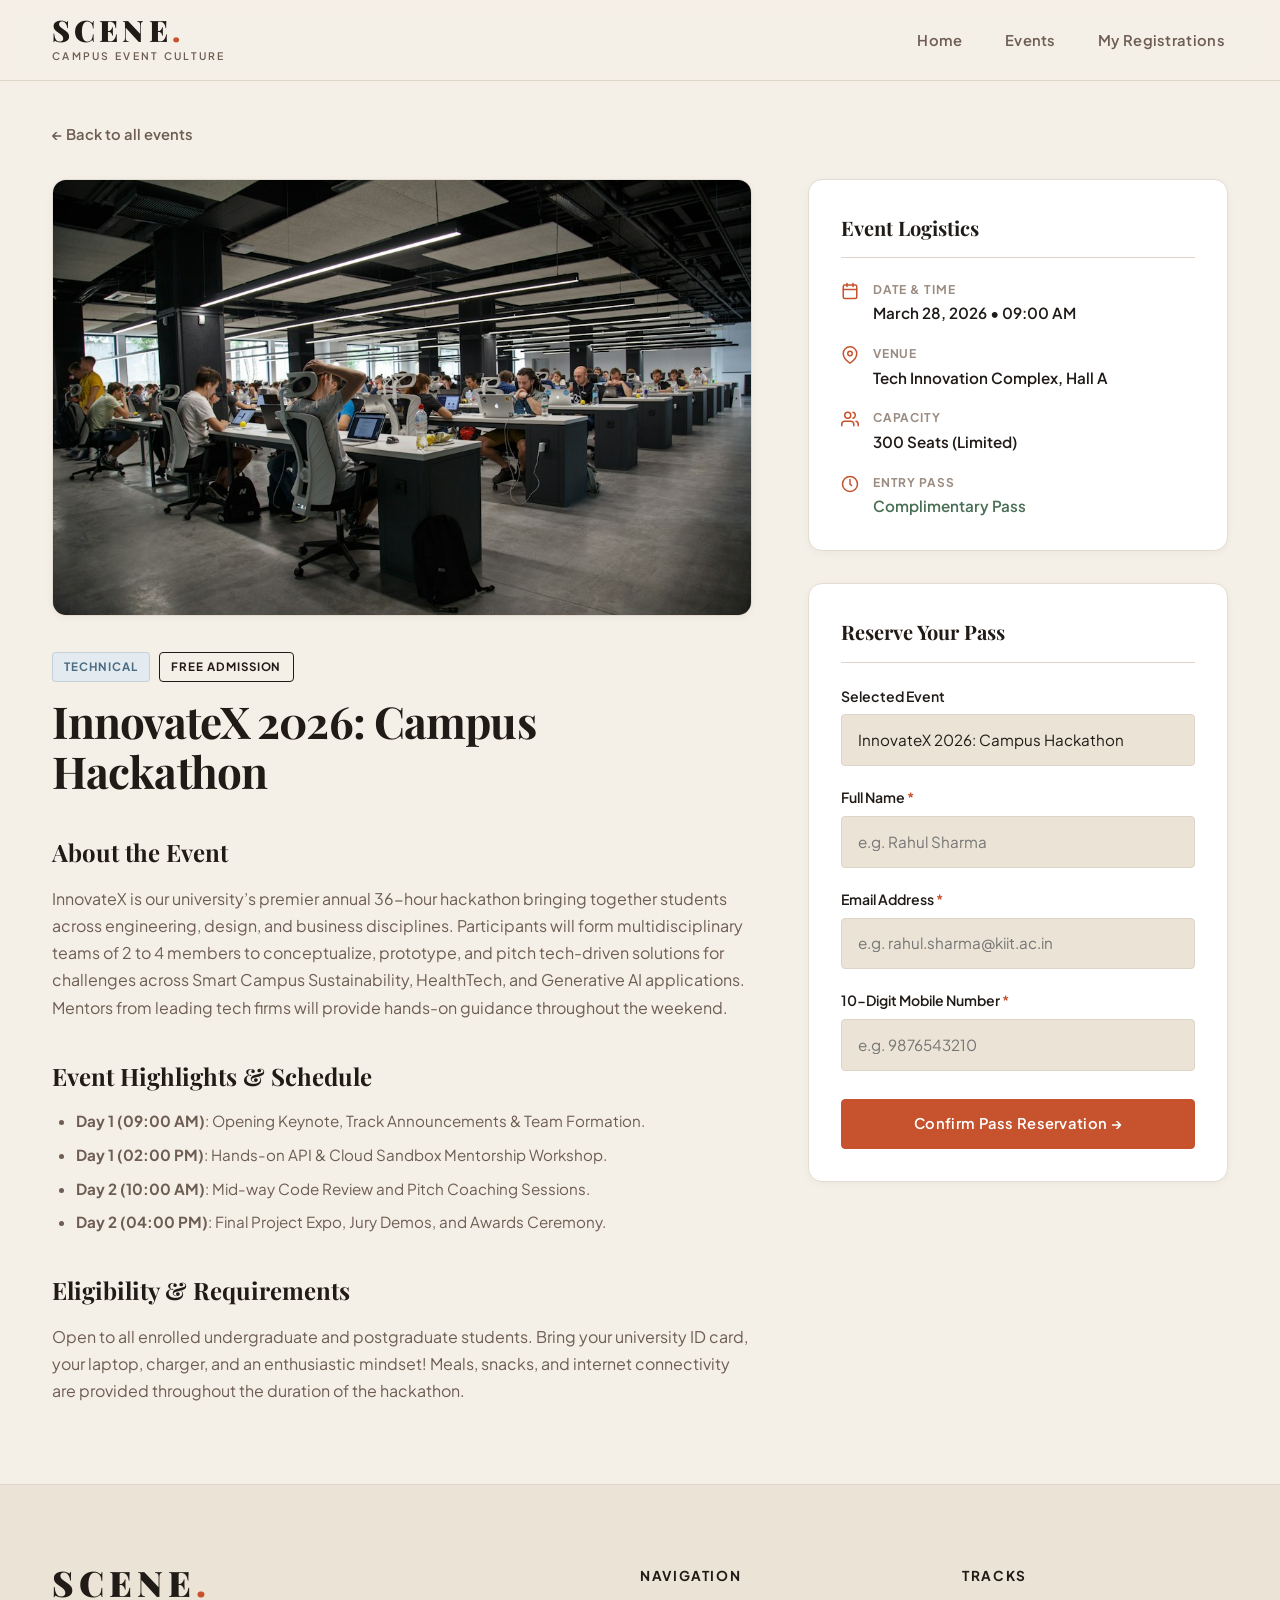
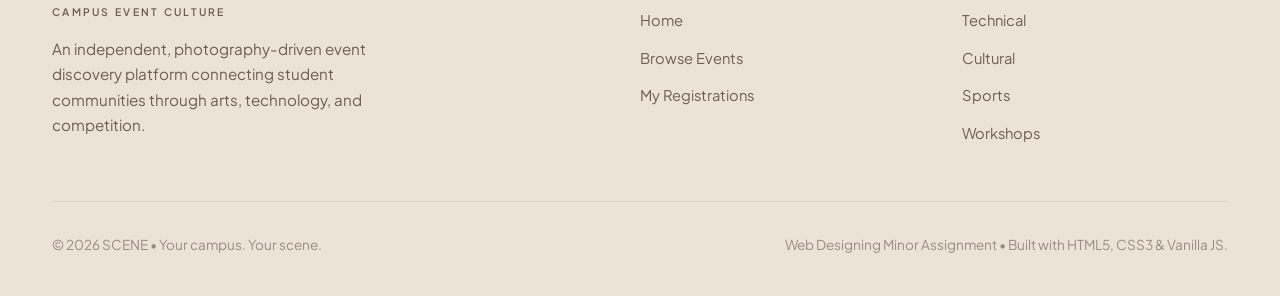
==== event-details.html @ 6bf2f8dc "Initial commit" ====
<!DOCTYPE html>
<html lang="en">
<head>
  <meta charset="UTF-8">
  <meta name="viewport" content="width=device-width, initial-scale=1.0">
  <title>InnovateX 2026: Campus Hackathon &mdash; SCENE</title>
  <meta name="description" content="View full event schedule, venue directions, and reserve passes for InnovateX 2026 on SCENE.">
  <link rel="stylesheet" href="css/style.css">
</head>
<body>
  <!-- Accessibility Skip Link -->
  <a href="#main-content" class="skip-link">Skip to main content</a>

  <!-- Minimal Editorial Site Header -->
  <header class="site-header">
    <div class="container nav-container">
      <a href="index.html" class="brand-wordmark" aria-label="SCENE Homepage">
        <span class="brand-title">SCENE<span class="brand-dot">.</span></span>
        <span class="brand-tagline">Campus Event Culture</span>
      </a>

      <!-- Navigation Links -->
      <nav aria-label="Main Navigation">
        <ul class="nav-links" id="primary-navigation">
          <li><a href="index.html" class="nav-link">Home</a></li>
          <li><a href="events.html" class="nav-link">Events</a></li>
          <li><a href="registrations.html" class="nav-link">My Registrations</a></li>
        </ul>
      </nav>

      <!-- Mobile Navigation Toggle -->
      <button class="mobile-nav-toggle" aria-controls="primary-navigation" aria-expanded="false" aria-label="Toggle navigation menu">
        <svg width="22" height="22" viewBox="0 0 24 24" fill="none" stroke="currentColor" stroke-width="2" stroke-linecap="round" stroke-linejoin="round" aria-hidden="true">
          <line x1="3" y1="12" x2="21" y2="12"></line>
          <line x1="3" y1="6" x2="21" y2="6"></line>
          <line x1="3" y1="18" x2="21" y2="18"></line>
        </svg>
      </button>
    </div>
  </header>

  <!-- Main Content Area -->
  <main id="main-content" class="main-content">
    <div class="container">
      <div style="padding-top: 2.5rem;">
        <a href="events.html" class="back-link">&larr; Back to all events</a>
      </div>

      <div class="detail-layout-grid" id="event-detail-container">
        <!-- Event Overview & Highlights -->
        <article class="detail-article">
          <div class="detail-img-box">
            <img id="detail-image"
                 src="assets/images/event-hackathon.jpg"
                 alt="InnovateX 2026 Campus Hackathon"
                 class="detail-img"
                 data-fallback="assets/images/placeholder.svg">
          </div>

          <div>
            <div style="display: flex; gap: 0.6rem; align-items: center; margin-bottom: 0.85rem;">
              <span id="detail-category-badge" class="badge badge-tech">Technical</span>
              <span class="badge badge-outline">Free Admission</span>
            </div>
            <h1 id="detail-title" class="section-title" style="text-align: left; font-size: clamp(2rem, 3.5vw, 2.75rem);">
              InnovateX 2026: Campus Hackathon
            </h1>
          </div>

          <section>
            <h2 class="detail-section-title">About the Event</h2>
            <p id="detail-desc" class="detail-text">
              InnovateX is our university’s premier annual 36-hour hackathon bringing together students across engineering, design, and business disciplines. Participants will form multidisciplinary teams of 2 to 4 members to conceptualize, prototype, and pitch tech-driven solutions for challenges across Smart Campus Sustainability, HealthTech, and Generative AI applications. Mentors from leading tech firms will provide hands-on guidance throughout the weekend.
            </p>
          </section>

          <section>
            <h2 class="detail-section-title">Event Highlights &amp; Schedule</h2>
            <ul style="list-style: disc; margin-left: 1.5rem; color: var(--text-muted); display: flex; flex-direction: column; gap: 0.6rem; font-size: 0.95rem;">
              <li><strong>Day 1 (09:00 AM)</strong>: Opening Keynote, Track Announcements &amp; Team Formation.</li>
              <li><strong>Day 1 (02:00 PM)</strong>: Hands-on API &amp; Cloud Sandbox Mentorship Workshop.</li>
              <li><strong>Day 2 (10:00 AM)</strong>: Mid-way Code Review and Pitch Coaching Sessions.</li>
              <li><strong>Day 2 (04:00 PM)</strong>: Final Project Expo, Jury Demos, and Awards Ceremony.</li>
            </ul>
          </section>

          <section>
            <h2 class="detail-section-title">Eligibility &amp; Requirements</h2>
            <p class="detail-text">
              Open to all enrolled undergraduate and postgraduate students. Bring your university ID card, your laptop, charger, and an enthusiastic mindset! Meals, snacks, and internet connectivity are provided throughout the duration of the hackathon.
            </p>
          </section>
        </article>

        <!-- Sidebar: Event Logistics & Registration Form Shell -->
        <aside class="detail-sidebar">
          <!-- Logistics Summary Card -->
          <div class="sidebar-card">
            <h3 class="sidebar-card-title">Event Logistics</h3>
            
            <div class="sidebar-info-row">
              <svg class="sidebar-info-icon" width="18" height="18" viewBox="0 0 24 24" fill="none" stroke="currentColor" stroke-width="2" stroke-linecap="round" stroke-linejoin="round" aria-hidden="true">
                <rect x="3" y="4" width="18" height="18" rx="2" ry="2"></rect>
                <line x1="16" y1="2" x2="16" y2="6"></line>
                <line x1="8" y1="2" x2="8" y2="6"></line>
                <line x1="3" y1="10" x2="21" y2="10"></line>
              </svg>
              <div>
                <div class="sidebar-info-label">Date &amp; Time</div>
                <div id="detail-date" class="sidebar-info-val">March 28, 2026 &bull; 09:00 AM</div>
              </div>
            </div>

            <div class="sidebar-info-row">
              <svg class="sidebar-info-icon" width="18" height="18" viewBox="0 0 24 24" fill="none" stroke="currentColor" stroke-width="2" stroke-linecap="round" stroke-linejoin="round" aria-hidden="true">
                <path d="M21 10c0 7-9 13-9 13s-9-6-9-13a9 9 0 0 1 18 0z"></path>
                <circle cx="12" cy="10" r="3"></circle>
              </svg>
              <div>
                <div class="sidebar-info-label">Venue</div>
                <div id="detail-venue" class="sidebar-info-val">Tech Innovation Complex, Hall A</div>
              </div>
            </div>

            <div class="sidebar-info-row">
              <svg class="sidebar-info-icon" width="18" height="18" viewBox="0 0 24 24" fill="none" stroke="currentColor" stroke-width="2" stroke-linecap="round" stroke-linejoin="round" aria-hidden="true">
                <path d="M17 21v-2a4 4 0 0 0-4-4H5a4 4 0 0 0-4 4v2"></path>
                <circle cx="9" cy="7" r="4"></circle>
                <path d="M23 21v-2a4 4 0 0 0-3-3.87"></path>
                <path d="M16 3.13a4 4 0 0 1 0 7.75"></path>
              </svg>
              <div>
                <div class="sidebar-info-label">Capacity</div>
                <div class="sidebar-info-val">300 Seats (Limited)</div>
              </div>
            </div>

            <div class="sidebar-info-row" style="margin-bottom: 0;">
              <svg class="sidebar-info-icon" width="18" height="18" viewBox="0 0 24 24" fill="none" stroke="currentColor" stroke-width="2" stroke-linecap="round" stroke-linejoin="round" aria-hidden="true">
                <circle cx="12" cy="12" r="10"></circle>
                <polyline points="12 6 12 12 14 14"></polyline>
              </svg>
              <div>
                <div class="sidebar-info-label">Entry Pass</div>
                <div class="sidebar-info-val" style="color: var(--cat-sports);">Complimentary Pass</div>
              </div>
            </div>
          </div>

          <!-- Static Registration Form Shell -->
          <div class="form-card" id="registration-section">
            <h3 class="sidebar-card-title">Reserve Your Pass</h3>
            
            <form id="event-registration-form" novalidate>
              <div class="form-group">
                <label for="reg-event-name" class="form-label">Selected Event</label>
                <input type="text" id="reg-event-name" class="form-control" value="InnovateX 2026: Campus Hackathon" readonly>
              </div>

              <div class="form-group">
                <label for="reg-name" class="form-label">Full Name <span class="required">*</span></label>
                <input type="text" id="reg-name" name="name" class="form-control" placeholder="e.g. Rahul Sharma" required>
                <span class="field-error" id="name-error">Please enter your full name (at least 2 characters).</span>
              </div>

              <div class="form-group">
                <label for="reg-email" class="form-label">Email Address <span class="required">*</span></label>
                <input type="email" id="reg-email" name="email" class="form-control" placeholder="e.g. rahul.sharma@kiit.ac.in" required>
                <span class="field-error" id="email-error">Please enter a valid email address.</span>
              </div>

              <div class="form-group">
                <label for="reg-phone" class="form-label">10-Digit Mobile Number <span class="required">*</span></label>
                <input type="tel" id="reg-phone" name="phone" class="form-control" placeholder="e.g. 9876543210" pattern="[6-9][0-9]{9}" required>
                <span class="field-error" id="phone-error">Please enter a valid 10-digit Indian mobile number.</span>
              </div>

              <button type="submit" class="btn btn-primary" style="width: 100%; margin-top: 0.5rem;">
                Confirm Pass Reservation &rarr;
              </button>
            </form>
          </div>
        </aside>
      </div>
    </div>
  </main>

  <!-- Minimal Editorial Site Footer -->
  <footer class="site-footer">
    <div class="container">
      <div class="footer-grid">
        <div class="footer-brand">
          <div class="brand-wordmark">
            <span class="brand-title">SCENE<span class="brand-dot">.</span></span>
            <span class="brand-tagline">Campus Event Culture</span>
          </div>
          <p class="footer-desc">
            An independent, photography-driven event discovery platform connecting student communities through arts, technology, and competition.
          </p>
        </div>

        <div class="footer-col">
          <h4>Navigation</h4>
          <ul class="footer-links">
            <li><a href="index.html">Home</a></li>
            <li><a href="events.html">Browse Events</a></li>
            <li><a href="registrations.html">My Registrations</a></li>
          </ul>
        </div>

        <div class="footer-col">
          <h4>Tracks</h4>
          <ul class="footer-links">
            <li><a href="events.html?category=Technical">Technical</a></li>
            <li><a href="events.html?category=Cultural">Cultural</a></li>
            <li><a href="events.html?category=Sports">Sports</a></li>
            <li><a href="events.html?category=Workshop">Workshops</a></li>
          </ul>
        </div>
      </div>

      <div class="footer-bottom">
        <p>&copy; 2026 SCENE &bull; Your campus. Your scene.</p>
        <p>Web Designing Minor Assignment &bull; Built with HTML5, CSS3 &amp; Vanilla JS.</p>
      </div>
    </div>
  </footer>

  <script src="js/main.js"></script>
</body>
</html>
---- css/style.css ----
/* ==========================================================================
   SCENE - Design System & Global Stylesheet
   Direction: Editorial • Nostalgic • Contemporary • Photography-driven
   Palette: Warm Ivory (#F5F0E7), Deep Espresso (#211B18), Burnt Orange (#C6532D)
   Typography: Playfair Display (Serif) + Plus Jakarta Sans (Sans-serif)
   ========================================================================== */

@import url('https://fonts.googleapis.com/css2?family=Playfair+Display:ital,wght@0,400;0,600;0,700;0,900;1,400;1,600&family=Plus+Jakarta+Sans:wght@400;500;600;700&family=JetBrains+Mono:wght@500;600&display=swap');

:root {
  /* Color Palette */
  --bg-main: #F5F0E7;
  --bg-surface: #EAE3D6;
  --bg-surface-alt: #E2DAC9;
  --bg-card: #FFFFFF;
  --bg-dark: #211B18;

  --text-main: #211B18;
  --text-muted: #6E5D53;
  --text-dim: #9B8C82;
  --text-inverse: #F5F0E7;

  --primary: #C6532D;
  --primary-hover: #A84220;
  --primary-subtle: rgba(198, 83, 45, 0.1);
  --accent-blue: #7E97A6;
  --accent-blue-subtle: rgba(126, 151, 166, 0.15);

  --border-subtle: #DDD5C7;
  --border-strong: #211B18;
  --border-card: #E4DCD0;

  /* Category Tones */
  --cat-tech: #4A6B82;
  --cat-tech-bg: #E3EBF0;
  --cat-cultural: #C6532D;
  --cat-cultural-bg: #F9EBE6;
  --cat-sports: #486E53;
  --cat-sports-bg: #E4EFE7;
  --cat-workshop: #966738;
  --cat-workshop-bg: #F5EDE4;

  /* Typography */
  --font-serif: 'Playfair Display', Georgia, Cambria, 'Times New Roman', serif;
  --font-sans: 'Plus Jakarta Sans', -apple-system, BlinkMacSystemFont, 'Segoe UI', Roboto, sans-serif;
  --font-mono: 'JetBrains Mono', 'Fira Code', monospace;

  /* Tactile Sizing & Radius */
  --radius-sm: 4px;
  --radius-md: 8px;
  --radius-lg: 14px;
  --radius-full: 9999px;

  --shadow-subtle: 0 2px 8px rgba(33, 27, 24, 0.04);
  --shadow-card: 0 4px 16px rgba(33, 27, 24, 0.06);
  --shadow-hover: 0 12px 28px rgba(33, 27, 24, 0.12);

  --transition-fast: 180ms ease;
  --transition-normal: 260ms ease;
  --container-max: 1240px;
}

/* Base Reset */
*, *::before, *::after {
  box-sizing: border-box;
  margin: 0;
  padding: 0;
}

html {
  font-family: var(--font-sans);
  background-color: var(--bg-main);
  color: var(--text-main);
  scroll-behavior: smooth;
  line-height: 1.6;
}

body {
  background-color: var(--bg-main);
  color: var(--text-main);
  min-height: 100vh;
  display: flex;
  flex-direction: column;
  -webkit-font-smoothing: antialiased;
}

img {
  display: block;
  max-width: 100%;
}

svg {
  display: block;
  flex-shrink: 0;
}

/* Strictly Constrained SVG Icon Sizing */
.search-icon {
  width: 18px;
  height: 18px;
  min-width: 18px;
  min-height: 18px;
  max-width: 18px;
  max-height: 18px;
  position: absolute;
  left: 1.1rem;
  top: 50%;
  transform: translateY(-50%);
  color: var(--text-dim);
  pointer-events: none;
}

.event-meta-icon {
  width: 16px;
  height: 16px;
  min-width: 16px;
  min-height: 16px;
  max-width: 16px;
  max-height: 16px;
  color: var(--primary);
}

.sidebar-info-icon {
  width: 18px;
  height: 18px;
  min-width: 18px;
  min-height: 18px;
  max-width: 18px;
  max-height: 18px;
  color: var(--primary);
  margin-top: 2px;
}

a {
  color: inherit;
  text-decoration: none;
  transition: color var(--transition-fast), opacity var(--transition-fast);
}

button, input, select, textarea {
  font: inherit;
  color: inherit;
}

/* Accessibility */
:focus-visible {
  outline: 2px solid var(--primary);
  outline-offset: 3px;
}

.skip-link {
  position: absolute;
  top: -100px;
  left: 1.5rem;
  background: var(--text-main);
  color: var(--bg-main);
  padding: 0.6rem 1.2rem;
  z-index: 1000;
  border-radius: var(--radius-sm);
  font-weight: 600;
  font-size: 0.9rem;
  transition: top var(--transition-fast);
}

.skip-link:focus {
  top: 1.5rem;
}

/* Layout Utilities */
.container {
  width: 100%;
  max-width: var(--container-max);
  margin-left: auto;
  margin-right: auto;
  padding-left: 2rem;
  padding-right: 2rem;
}

.main-content {
  flex: 1 0 auto;
}

.section {
  padding: 5.5rem 0;
}

.section-alt {
  background-color: var(--bg-surface);
  border-top: 1px solid var(--border-subtle);
  border-bottom: 1px solid var(--border-subtle);
}

.section-header {
  margin-bottom: 3rem;
}

.section-header-center {
  text-align: center;
}

.section-eyebrow {
  display: inline-block;
  font-family: var(--font-sans);
  font-size: 0.75rem;
  font-weight: 700;
  text-transform: uppercase;
  letter-spacing: 0.15em;
  color: var(--primary);
  margin-bottom: 0.75rem;
}

.section-title {
  font-family: var(--font-serif);
  font-size: clamp(2rem, 3.5vw, 3rem);
  font-weight: 700;
  line-height: 1.15;
  letter-spacing: -0.02em;
  color: var(--text-main);
}

.section-subtitle {
  color: var(--text-muted);
  font-size: 1.05rem;
  max-width: 620px;
  margin-top: 0.75rem;
  line-height: 1.6;
}

/* ==========================================================================
   Header & Navigation
   ========================================================================== */
.site-header {
  position: sticky;
  top: 0;
  z-index: 100;
  background: rgba(245, 240, 231, 0.94);
  backdrop-filter: blur(10px);
  border-bottom: 1px solid var(--border-subtle);
}

.nav-container {
  display: flex;
  align-items: center;
  justify-content: space-between;
  height: 5rem;
}

/* Typographic SCENE Wordmark */
.brand-wordmark {
  display: flex;
  flex-direction: column;
}

.brand-title {
  font-family: var(--font-serif);
  font-size: 1.85rem;
  font-weight: 900;
  letter-spacing: 0.14em;
  color: var(--text-main);
  line-height: 1;
}

.brand-dot {
  color: var(--primary);
}

.brand-tagline {
  font-family: var(--font-sans);
  font-size: 0.65rem;
  font-weight: 600;
  letter-spacing: 0.22em;
  text-transform: uppercase;
  color: var(--text-muted);
  margin-top: 0.2rem;
}

.nav-links {
  display: flex;
  align-items: center;
  gap: 2.25rem;
  list-style: none;
}

.nav-link {
  font-family: var(--font-sans);
  font-size: 0.92rem;
  font-weight: 600;
  color: var(--text-muted);
  padding: 0.5rem 0.2rem;
  position: relative;
  letter-spacing: 0.02em;
}

.nav-link:hover {
  color: var(--text-main);
}

.nav-link.active {
  color: var(--text-main);
}

.nav-link.active::after {
  content: '';
  position: absolute;
  bottom: -4px;
  left: 0;
  right: 0;
  height: 2px;
  background-color: var(--primary);
}

.nav-actions {
  display: flex;
  align-items: center;
  gap: 1rem;
}

.mobile-nav-toggle {
  display: none;
  background: transparent;
  border: 1px solid var(--border-subtle);
  color: var(--text-main);
  padding: 0.5rem;
  border-radius: var(--radius-sm);
  cursor: pointer;
}

.mobile-nav-toggle:hover {
  background: var(--bg-surface);
}

/* ==========================================================================
   Buttons & Badges
   ========================================================================== */
.btn {
  display: inline-flex;
  align-items: center;
  justify-content: center;
  gap: 0.6rem;
  font-family: var(--font-sans);
  font-weight: 600;
  font-size: 0.92rem;
  padding: 0.75rem 1.6rem;
  border-radius: var(--radius-sm);
  border: 1px solid transparent;
  cursor: pointer;
  transition: all var(--transition-fast);
  letter-spacing: 0.02em;
  white-space: nowrap;
}

.btn-primary {
  background-color: var(--primary);
  color: #FFFFFF;
  border-color: var(--primary);
}

.btn-primary:hover {
  background-color: var(--primary-hover);
  border-color: var(--primary-hover);
  transform: translateY(-1px);
}

.btn-outline {
  background-color: transparent;
  color: var(--text-main);
  border: 1px solid var(--border-strong);
}

.btn-outline:hover {
  background-color: var(--text-main);
  color: var(--bg-main);
  transform: translateY(-1px);
}

.btn-subtle {
  background-color: var(--bg-surface);
  color: var(--text-main);
  border: 1px solid var(--border-subtle);
}

.btn-subtle:hover {
  background-color: #DDD4C3;
}

.btn-sm {
  padding: 0.45rem 0.95rem;
  font-size: 0.82rem;
}

.btn-lg {
  padding: 0.95rem 2.2rem;
  font-size: 1.05rem;
}

.badge {
  display: inline-flex;
  align-items: center;
  gap: 0.35rem;
  font-family: var(--font-sans);
  font-size: 0.72rem;
  font-weight: 700;
  text-transform: uppercase;
  letter-spacing: 0.08em;
  padding: 0.3rem 0.7rem;
  border-radius: var(--radius-sm);
  border: 1px solid transparent;
}

.badge-tech {
  background-color: var(--cat-tech-bg);
  color: var(--cat-tech);
  border-color: rgba(74, 107, 130, 0.2);
}

.badge-cultural {
  background-color: var(--cat-cultural-bg);
  color: var(--cat-cultural);
  border-color: rgba(198, 83, 45, 0.2);
}

.badge-sports {
  background-color: var(--cat-sports-bg);
  color: var(--cat-sports);
  border-color: rgba(72, 110, 83, 0.2);
}

.badge-workshop {
  background-color: var(--cat-workshop-bg);
  color: var(--cat-workshop);
  border-color: rgba(150, 103, 56, 0.2);
}

.badge-outline {
  background-color: transparent;
  border-color: var(--border-strong);
  color: var(--text-main);
}

/* ==========================================================================
   Editorial Hero Section (Asymmetrical + Photography Composition)
   ========================================================================== */
.hero-scene {
  padding: 4.5rem 0 5rem;
  position: relative;
  overflow: hidden;
}

.hero-grid {
  display: grid;
  grid-template-columns: 1.1fr 0.9fr;
  gap: 4rem;
  align-items: center;
}

.hero-editorial-left {
  display: flex;
  flex-direction: column;
  align-items: flex-start;
}

.hero-headline {
  font-family: var(--font-serif);
  font-size: clamp(2.75rem, 5.5vw, 4.5rem);
  font-weight: 900;
  line-height: 1.05;
  letter-spacing: -0.03em;
  color: var(--text-main);
  margin-bottom: 1.5rem;
}

.serif-italic {
  font-style: italic;
  font-weight: 400;
  color: var(--primary);
}

.hero-narrative {
  font-size: 1.15rem;
  line-height: 1.65;
  color: var(--text-muted);
  max-width: 520px;
  margin-bottom: 2.25rem;
}

.hero-button-row {
  display: flex;
  align-items: center;
  gap: 1.25rem;
  margin-bottom: 2.5rem;
  flex-wrap: wrap;
}

.hero-footnote {
  display: flex;
  align-items: center;
  gap: 0.75rem;
  font-size: 0.85rem;
  color: var(--text-dim);
  font-family: var(--font-sans);
  border-top: 1px solid var(--border-subtle);
  padding-top: 1.5rem;
  width: 100%;
}

.hero-bullet {
  width: 6px;
  height: 6px;
  border-radius: var(--radius-full);
  background-color: var(--primary);
}

/* Asymmetrical Overlapping Photo Composition */
.hero-photo-composition {
  position: relative;
  width: 100%;
  min-height: 480px;
  display: flex;
  align-items: center;
  justify-content: center;
}

.photo-frame-primary {
  position: relative;
  width: 82%;
  aspect-ratio: 4 / 5;
  border-radius: var(--radius-md);
  overflow: hidden;
  border: 1px solid var(--border-subtle);
  box-shadow: var(--shadow-card);
  z-index: 1;
}

.photo-frame-primary img {
  width: 100%;
  height: 100%;
  object-fit: cover;
}

.photo-frame-primary-caption {
  position: absolute;
  bottom: 0;
  left: 0;
  right: 0;
  background: linear-gradient(to top, rgba(33, 27, 24, 0.85), transparent);
  color: #FFFFFF;
  padding: 1.5rem 1.25rem 1rem;
  font-size: 0.85rem;
  font-family: var(--font-sans);
}

.photo-frame-primary-caption strong {
  display: block;
  font-family: var(--font-serif);
  font-size: 1.1rem;
  margin-bottom: 0.2rem;
}

.photo-frame-secondary {
  position: absolute;
  top: -1.5rem;
  right: -1rem;
  width: 52%;
  aspect-ratio: 1 / 1;
  border-radius: var(--radius-md);
  overflow: hidden;
  border: 4px solid var(--bg-main);
  box-shadow: var(--shadow-hover);
  z-index: 2;
  transform: rotate(3deg);
  transition: transform var(--transition-normal);
}

.photo-frame-secondary:hover {
  transform: rotate(0deg) scale(1.02);
}

.photo-frame-secondary img {
  width: 100%;
  height: 100%;
  object-fit: cover;
}

.hero-stamp {
  position: absolute;
  bottom: -1rem;
  left: -1rem;
  background-color: var(--bg-surface);
  border: 1px solid var(--border-subtle);
  padding: 0.85rem 1.25rem;
  border-radius: var(--radius-sm);
  z-index: 3;
  box-shadow: var(--shadow-subtle);
}

.hero-stamp-text {
  font-family: var(--font-mono);
  font-size: 0.72rem;
  font-weight: 600;
  color: var(--text-main);
  letter-spacing: 0.1em;
  text-transform: uppercase;
}

/* ==========================================================================
   Horizontal Photography Strip (Aura Reference Inspired)
   ========================================================================== */
.photo-strip-section {
  padding: 4.5rem 0;
  border-top: 1px solid var(--border-subtle);
  border-bottom: 1px solid var(--border-subtle);
  background-color: var(--bg-surface);
  overflow: hidden;
}

.strip-header {
  display: flex;
  align-items: flex-end;
  justify-content: space-between;
  margin-bottom: 2rem;
}

.strip-grid {
  display: grid;
  grid-template-columns: repeat(5, 1fr);
  gap: 1.25rem;
}

.strip-card {
  position: relative;
  border-radius: var(--radius-md);
  overflow: hidden;
  aspect-ratio: 3 / 4;
  border: 1px solid var(--border-subtle);
  background-color: var(--bg-surface-alt);
  box-shadow: var(--shadow-subtle);
  transition: transform var(--transition-fast), box-shadow var(--transition-fast);
}

.strip-card:hover {
  transform: translateY(-4px);
  box-shadow: var(--shadow-card);
}

.strip-card img {
  width: 100%;
  height: 100%;
  object-fit: cover;
  transition: transform 400ms ease;
}

.strip-card:hover img {
  transform: scale(1.04);
}

.strip-caption-bar {
  position: absolute;
  bottom: 0;
  left: 0;
  right: 0;
  background: rgba(33, 27, 24, 0.75);
  backdrop-filter: blur(4px);
  color: #FFFFFF;
  padding: 0.6rem 0.85rem;
  display: flex;
  justify-content: space-between;
  align-items: center;
  font-size: 0.72rem;
  font-family: var(--font-sans);
  letter-spacing: 0.05em;
  text-transform: uppercase;
}

.strip-caption-tag {
  color: var(--primary);
  font-weight: 700;
}

/* ==========================================================================
   Editorial Curated Events Showcase
   ========================================================================== */
.editorial-events-layout {
  display: grid;
  grid-template-columns: 1.2fr 0.8fr;
  gap: 2rem;
}

/* Flagship Big Event Card */
.flagship-event-card {
  background-color: var(--bg-card);
  border: 1px solid var(--border-card);
  border-radius: var(--radius-lg);
  overflow: hidden;
  display: flex;
  flex-direction: column;
  box-shadow: var(--shadow-subtle);
  transition: transform var(--transition-fast), box-shadow var(--transition-fast);
}

.flagship-event-card:hover {
  transform: translateY(-3px);
  box-shadow: var(--shadow-card);
}

.flagship-media {
  position: relative;
  width: 100%;
  aspect-ratio: 16 / 10;
  overflow: hidden;
  background-color: var(--bg-surface);
}

.flagship-media img {
  width: 100%;
  height: 100%;
  object-fit: cover;
  transition: transform 400ms ease;
}

.flagship-event-card:hover .flagship-media img {
  transform: scale(1.03);
}

.flagship-badge-overlay {
  position: absolute;
  top: 1.25rem;
  left: 1.25rem;
  z-index: 2;
}

.flagship-body {
  padding: 2.25rem;
  display: flex;
  flex-direction: column;
  flex-grow: 1;
}

.flagship-title {
  font-family: var(--font-serif);
  font-size: 1.85rem;
  font-weight: 700;
  line-height: 1.2;
  color: var(--text-main);
  margin-bottom: 0.85rem;
}

.flagship-meta {
  display: flex;
  align-items: center;
  gap: 1.5rem;
  font-size: 0.88rem;
  color: var(--text-muted);
  margin-bottom: 1.25rem;
  flex-wrap: wrap;
}

.flagship-meta-item {
  display: flex;
  align-items: center;
  gap: 0.5rem;
}

.flagship-desc {
  font-size: 0.98rem;
  line-height: 1.65;
  color: var(--text-muted);
  margin-bottom: 1.75rem;
  flex-grow: 1;
}

.flagship-footer {
  padding-top: 1.5rem;
  border-top: 1px solid var(--border-subtle);
  display: flex;
  align-items: center;
  justify-content: space-between;
}

/* Secondary Supporting Event Cards Column */
.supporting-events-stack {
  display: flex;
  flex-direction: column;
  gap: 2rem;
}

.supporting-event-card {
  background-color: var(--bg-card);
  border: 1px solid var(--border-card);
  border-radius: var(--radius-lg);
  overflow: hidden;
  display: flex;
  flex-direction: column;
  box-shadow: var(--shadow-subtle);
  transition: transform var(--transition-fast), box-shadow var(--transition-fast);
}

.supporting-event-card:hover {
  transform: translateY(-3px);
  box-shadow: var(--shadow-card);
}

.supporting-media {
  position: relative;
  width: 100%;
  aspect-ratio: 16 / 9;
  overflow: hidden;
  background-color: var(--bg-surface);
}

.supporting-media img {
  width: 100%;
  height: 100%;
  object-fit: cover;
  transition: transform 400ms ease;
}

.supporting-event-card:hover .supporting-media img {
  transform: scale(1.03);
}

.supporting-body {
  padding: 1.5rem;
  display: flex;
  flex-direction: column;
  flex-grow: 1;
}

.supporting-title {
  font-family: var(--font-serif);
  font-size: 1.35rem;
  font-weight: 700;
  line-height: 1.25;
  color: var(--text-main);
  margin-bottom: 0.6rem;
}

.supporting-meta {
  font-size: 0.82rem;
  color: var(--text-muted);
  margin-bottom: 0.85rem;
  display: flex;
  flex-direction: column;
  gap: 0.35rem;
}

.supporting-desc {
  font-size: 0.88rem;
  line-height: 1.55;
  color: var(--text-dim);
  margin-bottom: 1.25rem;
}

.supporting-footer {
  padding-top: 1rem;
  border-top: 1px solid var(--border-subtle);
  display: flex;
  align-items: center;
  justify-content: space-between;
}

/* ==========================================================================
   Photography-Led Category Cards
   ========================================================================== */
.photo-category-grid {
  display: grid;
  grid-template-columns: repeat(4, 1fr);
  gap: 1.5rem;
}

.photo-category-card {
  position: relative;
  border-radius: var(--radius-lg);
  overflow: hidden;
  aspect-ratio: 3 / 4;
  border: 1px solid var(--border-subtle);
  box-shadow: var(--shadow-subtle);
  display: flex;
  flex-direction: column;
  justify-content: flex-end;
  padding: 1.75rem;
  color: #FFFFFF;
  transition: transform var(--transition-fast), box-shadow var(--transition-fast);
}

.photo-category-card:hover {
  transform: translateY(-4px);
  box-shadow: var(--shadow-card);
}

.category-bg-img {
  position: absolute;
  top: 0;
  left: 0;
  width: 100%;
  height: 100%;
  object-fit: cover;
  transition: transform 500ms ease;
  z-index: 1;
}

.photo-category-card:hover .category-bg-img {
  transform: scale(1.05);
}

.category-gradient-scrim {
  position: absolute;
  top: 0;
  left: 0;
  width: 100%;
  height: 100%;
  background: linear-gradient(to top, rgba(33, 27, 24, 0.92) 0%, rgba(33, 27, 24, 0.4) 60%, transparent 100%);
  z-index: 2;
}

.category-card-content {
  position: relative;
  z-index: 3;
}

.category-card-label {
  font-family: var(--font-sans);
  font-size: 0.72rem;
  font-weight: 700;
  letter-spacing: 0.12em;
  text-transform: uppercase;
  color: var(--primary);
  margin-bottom: 0.35rem;
  display: block;
}

.category-card-heading {
  font-family: var(--font-serif);
  font-size: 1.6rem;
  font-weight: 700;
  line-height: 1.15;
  color: #FFFFFF;
  margin-bottom: 0.5rem;
}

.category-card-count {
  font-size: 0.85rem;
  color: rgba(255, 255, 255, 0.8);
  font-family: var(--font-sans);
  display: inline-flex;
  align-items: center;
  gap: 0.4rem;
}

/* ==========================================================================
   Campus Manifesto / Editorial Callout Section
   ========================================================================== */
.manifesto-section {
  padding: 6rem 0;
  background-color: var(--bg-dark);
  color: var(--text-inverse);
  position: relative;
}

.manifesto-content {
  max-width: 840px;
  margin: 0 auto;
  text-align: center;
}

.manifesto-quote {
  font-family: var(--font-serif);
  font-size: clamp(2rem, 4vw, 3.25rem);
  font-weight: 600;
  line-height: 1.25;
  letter-spacing: -0.02em;
  margin-bottom: 2rem;
}

.manifesto-author {
  font-family: var(--font-sans);
  font-size: 0.9rem;
  letter-spacing: 0.15em;
  text-transform: uppercase;
  color: var(--primary);
  font-weight: 700;
}

/* ==========================================================================
   Minimal Editorial Footer
   ========================================================================== */
.site-footer {
  background-color: var(--bg-surface);
  border-top: 1px solid var(--border-subtle);
  padding: 5rem 0 2.5rem;
  margin-top: auto;
}

.footer-grid {
  display: grid;
  grid-template-columns: 2fr 1fr 1fr;
  gap: 3.5rem;
  margin-bottom: 3.5rem;
}

.footer-brand .brand-title {
  font-size: 2.2rem;
}

.footer-desc {
  font-size: 0.95rem;
  color: var(--text-muted);
  line-height: 1.65;
  margin-top: 1rem;
  max-width: 360px;
}

.footer-col h4 {
  font-family: var(--font-sans);
  font-size: 0.85rem;
  font-weight: 700;
  text-transform: uppercase;
  letter-spacing: 0.12em;
  color: var(--text-main);
  margin-bottom: 1.25rem;
}

.footer-links {
  list-style: none;
  display: flex;
  flex-direction: column;
  gap: 0.75rem;
}

.footer-links a {
  font-size: 0.92rem;
  color: var(--text-muted);
}

.footer-links a:hover {
  color: var(--primary);
}

.footer-bottom {
  padding-top: 2rem;
  border-top: 1px solid var(--border-subtle);
  display: flex;
  justify-content: space-between;
  align-items: center;
  font-size: 0.85rem;
  color: var(--text-dim);
  font-family: var(--font-sans);
}

/* ==========================================================================
   Events Catalog Page (Toolbar, Filters, Events Grid)
   ========================================================================== */
.toolbar-wrap {
  background-color: var(--bg-card);
  border: 1px solid var(--border-card);
  border-radius: var(--radius-lg);
  padding: 1.5rem;
  margin-bottom: 2.5rem;
  display: flex;
  flex-direction: column;
  gap: 1.25rem;
  box-shadow: var(--shadow-subtle);
}

.search-box-wrap {
  position: relative;
  width: 100%;
}

.search-input {
  width: 100%;
  background-color: var(--bg-surface);
  border: 1px solid var(--border-subtle);
  border-radius: var(--radius-sm);
  padding: 0.85rem 1.2rem 0.85rem 2.85rem;
  color: var(--text-main);
  font-family: var(--font-sans);
  font-size: 0.95rem;
  transition: border-color var(--transition-fast), background-color var(--transition-fast);
}

.search-input:focus {
  background-color: #FFFFFF;
  border-color: var(--primary);
  outline: none;
}

.search-input::placeholder {
  color: var(--text-dim);
}

.filter-pills {
  display: flex;
  align-items: center;
  gap: 0.6rem;
  flex-wrap: wrap;
}

.filter-pill {
  background-color: var(--bg-surface);
  border: 1px solid var(--border-subtle);
  color: var(--text-muted);
  padding: 0.45rem 1.1rem;
  border-radius: var(--radius-full);
  font-family: var(--font-sans);
  font-size: 0.85rem;
  font-weight: 600;
  cursor: pointer;
  transition: all var(--transition-fast);
}

.filter-pill:hover {
  background-color: #DDD4C3;
  color: var(--text-main);
}

.filter-pill.active {
  background-color: var(--primary);
  color: #FFFFFF;
  border-color: var(--primary);
}

.catalog-header-bar {
  display: flex;
  align-items: center;
  justify-content: space-between;
  margin-bottom: 1.75rem;
  color: var(--text-muted);
  font-size: 0.9rem;
  font-family: var(--font-sans);
}

.events-grid {
  display: grid;
  grid-template-columns: repeat(auto-fill, minmax(340px, 1fr));
  gap: 2rem;
}

.event-card {
  background-color: var(--bg-card);
  border: 1px solid var(--border-card);
  border-radius: var(--radius-lg);
  overflow: hidden;
  display: flex;
  flex-direction: column;
  box-shadow: var(--shadow-subtle);
  transition: transform var(--transition-fast), box-shadow var(--transition-fast);
}

.event-card:hover {
  transform: translateY(-3px);
  box-shadow: var(--shadow-card);
}

.event-card-media {
  position: relative;
  width: 100%;
  aspect-ratio: 16 / 10;
  background-color: var(--bg-surface);
  overflow: hidden;
}

.event-card-img {
  width: 100%;
  height: 100%;
  object-fit: cover;
  transition: transform 400ms ease;
}

.event-card:hover .event-card-img {
  transform: scale(1.03);
}

.event-card-badge-wrap {
  position: absolute;
  top: 1rem;
  left: 1rem;
  z-index: 2;
}

.event-card-body {
  padding: 1.75rem;
  display: flex;
  flex-direction: column;
  flex-grow: 1;
}

.event-card-title {
  font-family: var(--font-serif);
  font-size: 1.35rem;
  font-weight: 700;
  line-height: 1.25;
  margin-bottom: 0.75rem;
  color: var(--text-main);
}

.event-meta-list {
  display: flex;
  flex-direction: column;
  gap: 0.45rem;
  margin-bottom: 1rem;
}

.event-meta-item {
  display: flex;
  align-items: center;
  gap: 0.6rem;
  font-size: 0.85rem;
  color: var(--text-muted);
  font-family: var(--font-sans);
}

.event-card-desc {
  font-size: 0.9rem;
  color: var(--text-muted);
  line-height: 1.6;
  margin-bottom: 1.5rem;
  flex-grow: 1;
  display: -webkit-box;
  -webkit-line-clamp: 3;
  -webkit-box-orient: vertical;
  overflow: hidden;
}

.event-card-footer {
  padding-top: 1.1rem;
  border-top: 1px solid var(--border-subtle);
  display: flex;
  align-items: center;
  justify-content: space-between;
}

.event-price-tag {
  font-size: 0.88rem;
  font-weight: 700;
  color: var(--cat-sports);
}

/* ==========================================================================
   Event Details Page
   ========================================================================== */
.back-link {
  display: inline-flex;
  align-items: center;
  gap: 0.5rem;
  color: var(--text-muted);
  font-size: 0.92rem;
  font-weight: 600;
  margin-bottom: 2rem;
}

.back-link:hover {
  color: var(--primary);
}

.detail-layout-grid {
  display: grid;
  grid-template-columns: 1.25fr 0.75fr;
  gap: 3.5rem;
  padding-bottom: 5rem;
}

.detail-article {
  display: flex;
  flex-direction: column;
  gap: 2.25rem;
}

.detail-img-box {
  border-radius: var(--radius-lg);
  overflow: hidden;
  border: 1px solid var(--border-card);
  aspect-ratio: 16 / 10;
  background-color: var(--bg-surface);
  box-shadow: var(--shadow-subtle);
}

.detail-img {
  width: 100%;
  height: 100%;
  object-fit: cover;
}

.detail-section-title {
  font-family: var(--font-serif);
  font-size: 1.5rem;
  font-weight: 700;
  color: var(--text-main);
  margin-bottom: 0.85rem;
}

.detail-text {
  color: var(--text-muted);
  line-height: 1.7;
  font-size: 1rem;
}

.detail-sidebar {
  display: flex;
  flex-direction: column;
  gap: 2rem;
}

.sidebar-card {
  background-color: var(--bg-card);
  border: 1px solid var(--border-card);
  border-radius: var(--radius-lg);
  padding: 2rem;
  box-shadow: var(--shadow-subtle);
}

.sidebar-card-title {
  font-family: var(--font-serif);
  font-size: 1.25rem;
  font-weight: 700;
  color: var(--text-main);
  margin-bottom: 1.35rem;
  padding-bottom: 0.85rem;
  border-bottom: 1px solid var(--border-subtle);
}

.sidebar-info-row {
  display: flex;
  align-items: flex-start;
  gap: 0.85rem;
  margin-bottom: 1.15rem;
}

.sidebar-info-label {
  font-family: var(--font-sans);
  font-size: 0.75rem;
  color: var(--text-dim);
  text-transform: uppercase;
  letter-spacing: 0.08em;
  font-weight: 700;
}

.sidebar-info-val {
  font-size: 0.95rem;
  color: var(--text-main);
  font-weight: 600;
  margin-top: 0.15rem;
}

/* ==========================================================================
   Forms & Registrations
   ========================================================================== */
.form-card {
  background-color: var(--bg-card);
  border: 1px solid var(--border-card);
  border-radius: var(--radius-lg);
  padding: 2rem;
  box-shadow: var(--shadow-subtle);
}

.form-group {
  margin-bottom: 1.25rem;
  display: flex;
  flex-direction: column;
  gap: 0.45rem;
}

.form-label {
  font-size: 0.88rem;
  font-weight: 600;
  color: var(--text-main);
}

.form-label .required {
  color: var(--primary);
}

.form-control {
  width: 100%;
  background-color: var(--bg-surface);
  border: 1px solid var(--border-subtle);
  border-radius: var(--radius-sm);
  padding: 0.8rem 1rem;
  color: var(--text-main);
  font-family: var(--font-sans);
  font-size: 0.95rem;
  transition: border-color var(--transition-fast), background-color var(--transition-fast);
}

.form-control:focus {
  background-color: #FFFFFF;
  border-color: var(--primary);
  outline: none;
}

.field-error {
  font-size: 0.8rem;
  color: var(--primary);
  display: none;
}

.field-error.visible {
  display: block;
}

/* ==========================================================================
   Registrations Dashboard (Editorial Ticket Cards)
   ========================================================================== */
.registrations-grid {
  display: grid;
  grid-template-columns: repeat(auto-fill, minmax(360px, 1fr));
  gap: 2rem;
}

.registration-card {
  background-color: var(--bg-card);
  border: 1px solid var(--border-card);
  border-radius: var(--radius-lg);
  padding: 2rem;
  display: flex;
  flex-direction: column;
  gap: 1.25rem;
  box-shadow: var(--shadow-subtle);
  position: relative;
  transition: transform var(--transition-fast), box-shadow var(--transition-fast);
}

.registration-card:hover {
  transform: translateY(-2px);
  box-shadow: var(--shadow-card);
}

.reg-card-header {
  display: flex;
  align-items: center;
  justify-content: space-between;
  padding-bottom: 1rem;
  border-bottom: 1px dashed var(--border-subtle);
}

.reg-id-badge {
  font-family: var(--font-mono);
  font-size: 0.78rem;
  font-weight: 700;
  background-color: var(--primary-subtle);
  color: var(--primary);
  padding: 0.3rem 0.65rem;
  border-radius: var(--radius-sm);
  letter-spacing: 0.05em;
}

.reg-event-title {
  font-family: var(--font-serif);
  font-size: 1.35rem;
  font-weight: 700;
  color: var(--text-main);
  line-height: 1.25;
}

.reg-meta-box {
  display: flex;
  flex-direction: column;
  gap: 0.6rem;
  background-color: var(--bg-surface);
  padding: 1.1rem 1.25rem;
  border-radius: var(--radius-md);
  border: 1px solid var(--border-subtle);
}

.reg-detail-row {
  display: flex;
  justify-content: space-between;
  font-size: 0.88rem;
  color: var(--text-muted);
}

.reg-detail-row span:last-child {
  color: var(--text-main);
  font-weight: 600;
}

.reg-card-footer {
  padding-top: 1rem;
  border-top: 1px dashed var(--border-subtle);
  display: flex;
  justify-content: flex-end;
}

.empty-state {
  text-align: center;
  padding: 4.5rem 2rem;
  background-color: var(--bg-card);
  border: 1px dashed var(--border-subtle);
  border-radius: var(--radius-lg);
  max-width: 580px;
  margin: 2rem auto;
}

.empty-icon {
  font-size: 2.75rem;
  color: var(--text-dim);
  margin-bottom: 1.25rem;
}

.empty-title {
  font-family: var(--font-serif);
  font-size: 1.6rem;
  font-weight: 700;
  color: var(--text-main);
  margin-bottom: 0.5rem;
}

.empty-desc {
  font-size: 0.95rem;
  color: var(--text-muted);
  margin-bottom: 2rem;
  line-height: 1.6;
}

/* ==========================================================================
   Responsive Breakpoints
   ========================================================================== */
@media (max-width: 1040px) {
  .hero-grid {
    grid-template-columns: 1fr;
    gap: 3.5rem;
  }

  .detail-layout-grid {
    grid-template-columns: 1fr;
    gap: 2.5rem;
  }

  .hero-photo-composition {
    max-width: 520px;
    margin: 0 auto;
  }

  .strip-grid {
    grid-template-columns: repeat(3, 1fr);
  }

  .editorial-events-layout {
    grid-template-columns: 1fr;
  }

  .photo-category-grid {
    grid-template-columns: repeat(2, 1fr);
  }
}

@media (max-width: 840px) {
  .nav-links {
    position: fixed;
    top: 5rem;
    left: 0;
    right: 0;
    background-color: var(--bg-main);
    border-bottom: 1px solid var(--border-subtle);
    flex-direction: column;
    padding: 2rem;
    gap: 1.25rem;
    transform: translateY(-150%);
    opacity: 0;
    pointer-events: none;
    box-shadow: var(--shadow-card);
    transition: transform var(--transition-normal), opacity var(--transition-normal);
  }

  .nav-links.is-open {
    transform: translateY(0);
    opacity: 1;
    pointer-events: auto;
  }

  .mobile-nav-toggle {
    display: block;
  }

  .footer-grid {
    grid-template-columns: 1fr;
    gap: 2.5rem;
  }

  .strip-grid {
    grid-template-columns: repeat(2, 1fr);
  }
}

@media (max-width: 600px) {
  .container {
    padding-left: 1.25rem;
    padding-right: 1.25rem;
  }

  .hero-headline {
    font-size: 2.5rem;
  }

  .events-grid,
  .registrations-grid {
    grid-template-columns: 1fr;
  }

  .hero-button-row {
    flex-direction: column;
    width: 100%;
  }

  .hero-button-row .btn {
    width: 100%;
  }

  .photo-category-grid {
    grid-template-columns: 1fr;
  }

  .strip-grid {
    grid-template-columns: 1fr;
  }

  .footer-bottom {
    flex-direction: column;
    gap: 0.75rem;
    text-align: center;
  }
}
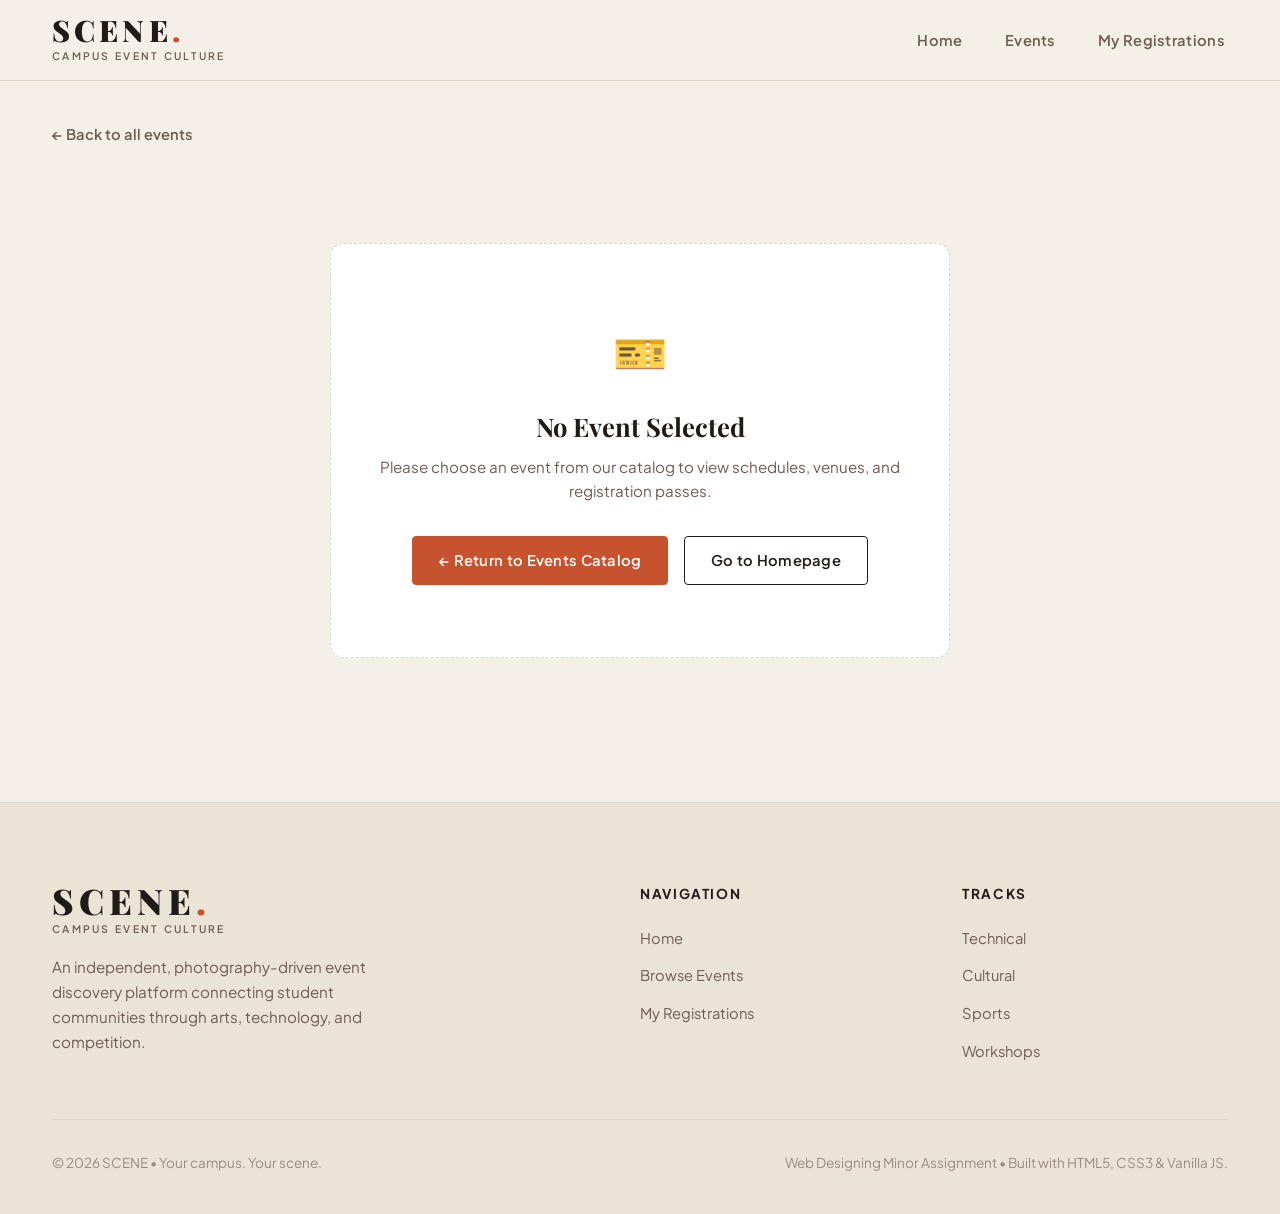
==== commit d4df8a27: "feat: implement event discovery and filtering" ====
--- a/event-details.html
+++ b/event-details.html
@@ -76,7 +76,7 @@
 
           <section>
             <h2 class="detail-section-title">Event Highlights &amp; Schedule</h2>
-            <ul style="list-style: disc; margin-left: 1.5rem; color: var(--text-muted); display: flex; flex-direction: column; gap: 0.6rem; font-size: 0.95rem;">
+            <ul id="detail-highlights-list" style="list-style: disc; margin-left: 1.5rem; color: var(--text-muted); display: flex; flex-direction: column; gap: 0.6rem; font-size: 0.95rem;">
               <li><strong>Day 1 (09:00 AM)</strong>: Opening Keynote, Track Announcements &amp; Team Formation.</li>
               <li><strong>Day 1 (02:00 PM)</strong>: Hands-on API &amp; Cloud Sandbox Mentorship Workshop.</li>
               <li><strong>Day 2 (10:00 AM)</strong>: Mid-way Code Review and Pitch Coaching Sessions.</li>
@@ -86,7 +86,7 @@
 
           <section>
             <h2 class="detail-section-title">Eligibility &amp; Requirements</h2>
-            <p class="detail-text">
+            <p id="detail-eligibility" class="detail-text">
               Open to all enrolled undergraduate and postgraduate students. Bring your university ID card, your laptop, charger, and an enthusiastic mindset! Meals, snacks, and internet connectivity are provided throughout the duration of the hackathon.
             </p>
           </section>
@@ -131,7 +131,7 @@
               </svg>
               <div>
                 <div class="sidebar-info-label">Capacity</div>
-                <div class="sidebar-info-val">300 Seats (Limited)</div>
+                <div id="detail-capacity" class="sidebar-info-val">300 Seats (Limited)</div>
               </div>
             </div>
 
@@ -142,7 +142,7 @@
               </svg>
               <div>
                 <div class="sidebar-info-label">Entry Pass</div>
-                <div class="sidebar-info-val" style="color: var(--cat-sports);">Complimentary Pass</div>
+                <div id="detail-fee" class="sidebar-info-val" style="color: var(--cat-sports);">Complimentary Pass</div>
               </div>
             </div>
           </div>
@@ -226,6 +226,7 @@
     </div>
   </footer>
 
+  <script src="js/events.js"></script>
   <script src="js/main.js"></script>
 </body>
 </html>
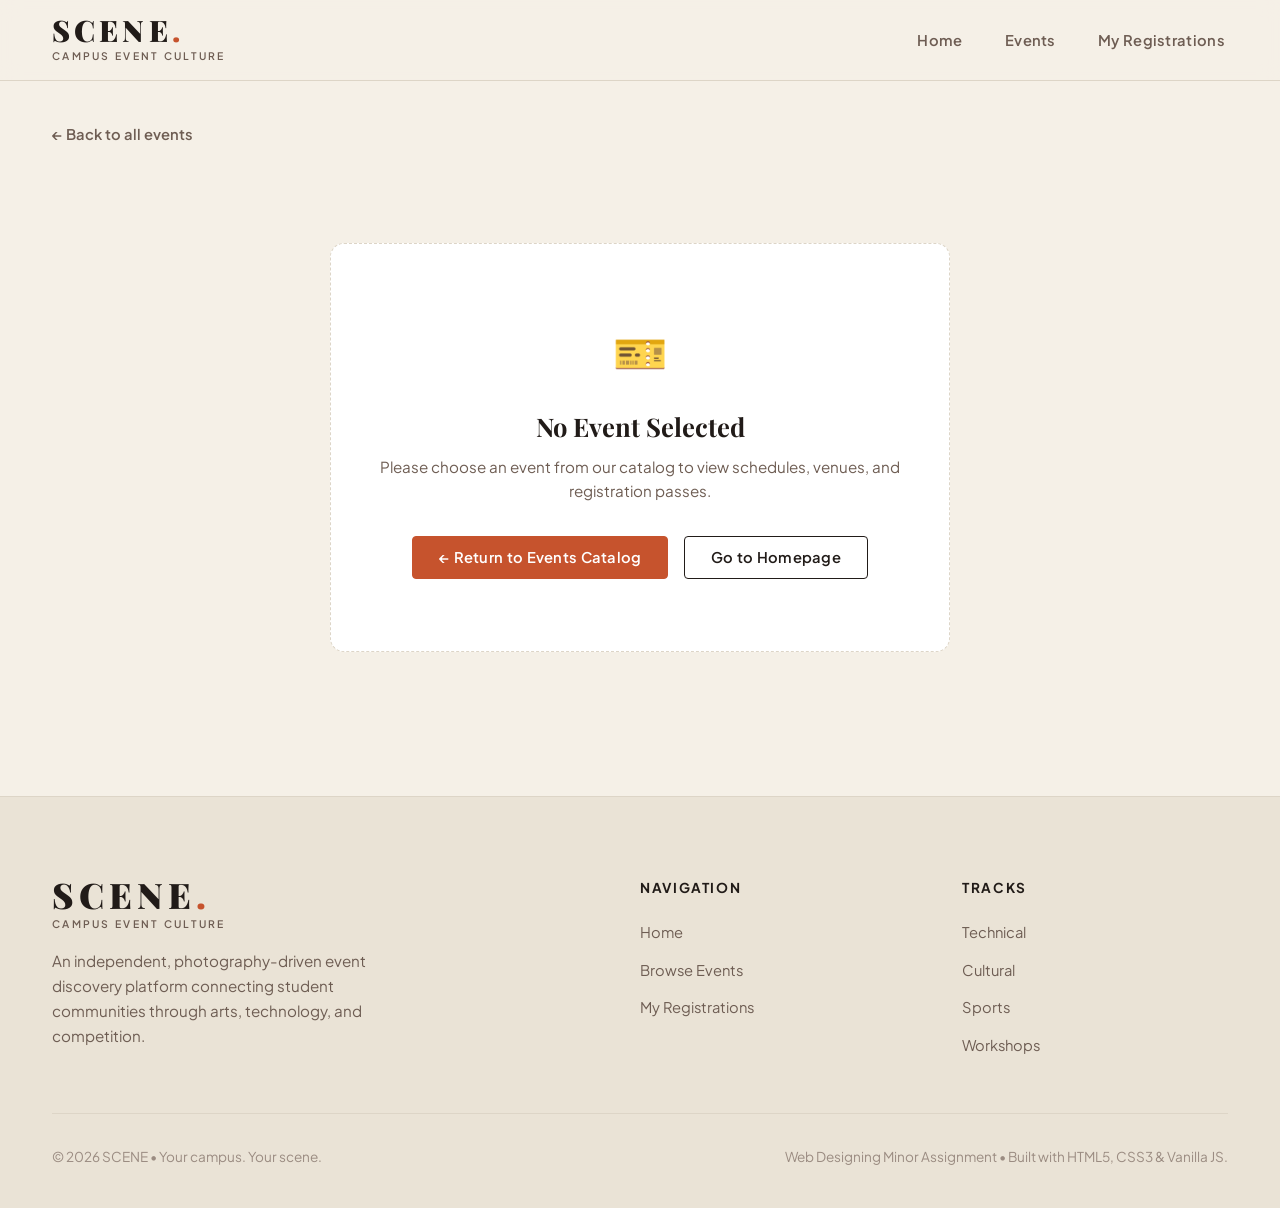
==== commit 0be659fe: "feat: complete SCENE registration system" ====
--- a/event-details.html
+++ b/event-details.html
@@ -150,6 +150,8 @@
           <!-- Static Registration Form Shell -->
           <div class="form-card" id="registration-section">
             <h3 class="sidebar-card-title">Reserve Your Pass</h3>
+
+            <div id="form-alert-banner" class="alert-banner" role="alert"></div>
             
             <form id="event-registration-form" novalidate>
               <div class="form-group">
@@ -226,7 +228,42 @@
     </div>
   </footer>
 
+  <!-- Pass Confirmation Modal -->
+  <div id="registration-success-modal" class="modal-backdrop" aria-hidden="true" role="dialog" aria-labelledby="modal-success-title">
+    <div class="modal-dialog">
+      <div class="modal-header">
+        <h3 id="modal-success-title" class="modal-title">Pass Confirmed!</h3>
+        <button type="button" class="modal-close-x modal-close-trigger" aria-label="Close dialog">&times;</button>
+      </div>
+      <div class="modal-body">
+        <p>Your spot has been reserved. Present your registration pass code at venue entrance for check-in.</p>
+        
+        <div class="modal-pass-card">
+          <div style="font-size: 0.72rem; color: var(--text-dim); text-transform: uppercase; font-weight: 700; letter-spacing: 0.1em;">Registration Pass ID</div>
+          <div id="modal-pass-id" class="modal-pass-code">SCENE-2026-XXXX</div>
+          
+          <div style="border-top: 1px dashed var(--border-subtle); padding-top: 0.6rem; margin-top: 0.4rem; display: flex; flex-direction: column; gap: 0.35rem; font-size: 0.88rem;">
+            <div><strong style="color: var(--text-main);">Event:</strong> <span id="modal-event-title">Event Title</span></div>
+            <div><strong style="color: var(--text-main);">Attendee:</strong> <span id="modal-attendee-name">Student Name</span></div>
+            <div><strong style="color: var(--text-main);">Schedule:</strong> <span id="modal-event-datetime">Date &amp; Time</span></div>
+            <div><strong style="color: var(--text-main);">Venue:</strong> <span id="modal-event-venue">Venue Name</span></div>
+          </div>
+        </div>
+
+        <p style="font-size: 0.85rem; color: var(--text-dim);">
+          This pass is stored securely in your browser and can be reviewed anytime under My Registrations.
+        </p>
+      </div>
+      <div class="modal-footer">
+        <button type="button" class="btn btn-outline modal-close-trigger">Close</button>
+        <a href="registrations.html" class="btn btn-primary">View My Passes &rarr;</a>
+      </div>
+    </div>
+  </div>
+
   <script src="js/events.js"></script>
+  <script src="js/storage.js"></script>
+  <script src="js/registration.js"></script>
   <script src="js/main.js"></script>
 </body>
 </html>
--- a/css/style.css
+++ b/css/style.css
@@ -347,6 +347,8 @@
   transition: all var(--transition-fast);
   letter-spacing: 0.02em;
   white-space: nowrap;
+  line-height: 1.2;
+  text-decoration: none;
 }
 
 .btn-primary {
@@ -359,6 +361,24 @@
   background-color: var(--primary-hover);
   border-color: var(--primary-hover);
   transform: translateY(-1px);
+  color: #FFFFFF;
+}
+
+.btn-primary:focus-visible {
+  outline: 2px solid var(--primary);
+  outline-offset: 3px;
+}
+
+.btn-primary:active {
+  background-color: #8F3517;
+  border-color: #8F3517;
+  transform: translateY(0);
+}
+
+.btn-primary:disabled {
+  opacity: 0.55;
+  cursor: not-allowed;
+  pointer-events: none;
 }
 
 .btn-outline {
@@ -368,9 +388,26 @@
 }
 
 .btn-outline:hover {
-  background-color: var(--text-main);
-  color: var(--bg-main);
+  background-color: var(--bg-surface);
+  color: var(--text-main);
+  border-color: var(--border-strong);
   transform: translateY(-1px);
+}
+
+.btn-outline:focus-visible {
+  outline: 2px solid var(--primary);
+  outline-offset: 3px;
+}
+
+.btn-outline:active {
+  background-color: var(--bg-surface-alt);
+  transform: translateY(0);
+}
+
+.btn-outline:disabled {
+  opacity: 0.55;
+  cursor: not-allowed;
+  pointer-events: none;
 }
 
 .btn-subtle {
@@ -381,11 +418,31 @@
 
 .btn-subtle:hover {
   background-color: #DDD4C3;
+  color: var(--text-main);
+  transform: translateY(-1px);
+}
+
+.btn-subtle:focus-visible {
+  outline: 2px solid var(--primary);
+  outline-offset: 3px;
+}
+
+.btn-subtle:active {
+  background-color: #D2C8B5;
+  transform: translateY(0);
+}
+
+.btn-subtle:disabled {
+  opacity: 0.55;
+  cursor: not-allowed;
+  pointer-events: none;
 }
 
 .btn-sm {
-  padding: 0.45rem 0.95rem;
-  font-size: 0.82rem;
+  min-height: 38px;
+  padding: 0.45rem 1rem;
+  font-size: 0.84rem;
+  line-height: 1;
 }
 
 .btn-lg {
@@ -683,6 +740,7 @@
   display: grid;
   grid-template-columns: 1.2fr 0.8fr;
   gap: 2rem;
+  align-items: stretch;
 }
 
 /* Flagship Big Event Card */
@@ -706,6 +764,7 @@
   position: relative;
   width: 100%;
   aspect-ratio: 16 / 10;
+  min-height: 360px;
   overflow: hidden;
   background-color: var(--bg-surface);
 }
@@ -729,7 +788,7 @@
 }
 
 .flagship-body {
-  padding: 2.25rem;
+  padding: 2.25rem 2rem 2rem;
   display: flex;
   flex-direction: column;
   flex-grow: 1;
@@ -764,23 +823,34 @@
   font-size: 0.98rem;
   line-height: 1.65;
   color: var(--text-muted);
-  margin-bottom: 1.75rem;
-  flex-grow: 1;
-}
-
-.flagship-footer {
-  padding-top: 1.5rem;
+  margin-bottom: 1.5rem;
+}
+
+.flagship-footer,
+.supporting-footer,
+.event-card-footer {
+  margin-top: auto;
+  padding-top: 1.1rem;
   border-top: 1px solid var(--border-subtle);
   display: flex;
   align-items: center;
   justify-content: space-between;
+  gap: 1rem;
+}
+
+.event-price-tag {
+  font-family: var(--font-sans);
+  font-size: 0.88rem;
+  font-weight: 700;
+  color: var(--primary);
+  white-space: nowrap;
 }
 
 /* Secondary Supporting Event Cards Column */
 .supporting-events-stack {
   display: flex;
   flex-direction: column;
-  gap: 2rem;
+  gap: 1.5rem;
 }
 
 .supporting-event-card {
@@ -792,6 +862,7 @@
   flex-direction: column;
   box-shadow: var(--shadow-subtle);
   transition: transform var(--transition-fast), box-shadow var(--transition-fast);
+  flex: 1;
 }
 
 .supporting-event-card:hover {
@@ -802,9 +873,17 @@
 .supporting-media {
   position: relative;
   width: 100%;
-  aspect-ratio: 16 / 9;
+  aspect-ratio: 16 / 8;
+  max-height: 180px;
   overflow: hidden;
   background-color: var(--bg-surface);
+}
+
+.supporting-badge-wrap {
+  position: absolute;
+  top: 0.85rem;
+  left: 0.85rem;
+  z-index: 2;
 }
 
 .supporting-media img {
@@ -819,7 +898,7 @@
 }
 
 .supporting-body {
-  padding: 1.5rem;
+  padding: 1.25rem 1.5rem;
   display: flex;
   flex-direction: column;
   flex-grow: 1;
@@ -827,35 +906,31 @@
 
 .supporting-title {
   font-family: var(--font-serif);
-  font-size: 1.35rem;
+  font-size: 1.25rem;
   font-weight: 700;
   line-height: 1.25;
   color: var(--text-main);
-  margin-bottom: 0.6rem;
+  margin-bottom: 0.45rem;
 }
 
 .supporting-meta {
   font-size: 0.82rem;
   color: var(--text-muted);
-  margin-bottom: 0.85rem;
-  display: flex;
-  flex-direction: column;
-  gap: 0.35rem;
+  margin-bottom: 0.65rem;
+  display: flex;
+  flex-direction: column;
+  gap: 0.3rem;
 }
 
 .supporting-desc {
   font-size: 0.88rem;
-  line-height: 1.55;
+  line-height: 1.5;
   color: var(--text-dim);
-  margin-bottom: 1.25rem;
-}
-
-.supporting-footer {
-  padding-top: 1rem;
-  border-top: 1px solid var(--border-subtle);
-  display: flex;
-  align-items: center;
-  justify-content: space-between;
+  margin-bottom: 1rem;
+  display: -webkit-box;
+  -webkit-line-clamp: 2;
+  -webkit-box-orient: vertical;
+  overflow: hidden;
 }
 
 /* ==========================================================================
@@ -1221,18 +1296,8 @@
   overflow: hidden;
 }
 
-.event-card-footer {
-  padding-top: 1.1rem;
-  border-top: 1px solid var(--border-subtle);
-  display: flex;
-  align-items: center;
-  justify-content: space-between;
-}
-
-.event-price-tag {
-  font-size: 0.88rem;
-  font-weight: 700;
-  color: var(--cat-sports);
+.event-card-body .event-card-footer {
+  margin-top: auto;
 }
 
 /* ==========================================================================
@@ -1512,6 +1577,168 @@
 }
 
 /* ==========================================================================
+   Alert Banners & Form Feedback
+   ========================================================================== */
+.alert-banner {
+  display: none;
+  padding: 0.9rem 1.15rem;
+  border-radius: var(--radius-sm);
+  margin-bottom: 1.25rem;
+  font-family: var(--font-sans);
+  font-size: 0.88rem;
+  line-height: 1.5;
+}
+
+.alert-banner.visible {
+  display: block;
+}
+
+.alert-warning {
+  background-color: #FDF4E7;
+  border: 1px solid #F5D3A6;
+  color: #9A5B18;
+}
+
+.alert-error {
+  background-color: #FCEEED;
+  border: 1px solid #F5B8B5;
+  color: #B43834;
+}
+
+.alert-success {
+  background-color: #EBF7EE;
+  border: 1px solid #B8E4C0;
+  color: #2D6B3E;
+}
+
+/* ==========================================================================
+   Accessible Modals (Success Confirmation & Cancellation Dialog)
+   ========================================================================== */
+.modal-backdrop {
+  position: fixed;
+  top: 0;
+  left: 0;
+  right: 0;
+  bottom: 0;
+  background-color: rgba(33, 27, 24, 0.65);
+  backdrop-filter: blur(4px);
+  z-index: 1000;
+  display: flex;
+  align-items: center;
+  justify-content: center;
+  padding: 1.5rem;
+  opacity: 0;
+  pointer-events: none;
+  transition: opacity var(--transition-normal);
+}
+
+.modal-backdrop.is-open {
+  opacity: 1;
+  pointer-events: auto;
+}
+
+.modal-dialog {
+  background-color: #FFFFFF;
+  border: 1px solid var(--border-card);
+  border-radius: var(--radius-lg);
+  max-width: 520px;
+  width: 100%;
+  padding: 2.25rem;
+  box-shadow: var(--shadow-hover);
+  position: relative;
+  transform: translateY(16px);
+  transition: transform var(--transition-normal);
+}
+
+.modal-backdrop.is-open .modal-dialog {
+  transform: translateY(0);
+}
+
+.modal-header {
+  display: flex;
+  align-items: flex-start;
+  justify-content: space-between;
+  margin-bottom: 1.25rem;
+}
+
+.modal-title {
+  font-family: var(--font-serif);
+  font-size: 1.6rem;
+  font-weight: 700;
+  color: var(--text-main);
+  line-height: 1.2;
+}
+
+.modal-close-x {
+  background: transparent;
+  border: none;
+  font-size: 1.6rem;
+  line-height: 1;
+  color: var(--text-dim);
+  cursor: pointer;
+  padding: 0.25rem 0.5rem;
+  border-radius: var(--radius-sm);
+  transition: color var(--transition-fast), background-color var(--transition-fast);
+}
+
+.modal-close-x:hover {
+  color: var(--text-main);
+  background-color: var(--bg-surface);
+}
+
+.modal-close-x:focus-visible {
+  outline: 2px solid var(--primary);
+  outline-offset: 2px;
+}
+
+.modal-body {
+  font-size: 0.95rem;
+  color: var(--text-muted);
+  line-height: 1.6;
+  margin-bottom: 1.75rem;
+}
+
+.modal-pass-card {
+  background-color: var(--bg-main);
+  border: 1px dashed var(--border-subtle);
+  border-radius: var(--radius-md);
+  padding: 1.25rem;
+  margin: 1.25rem 0;
+  display: flex;
+  flex-direction: column;
+  gap: 0.65rem;
+}
+
+.modal-pass-code {
+  font-family: var(--font-mono);
+  font-size: 1.25rem;
+  font-weight: 700;
+  color: var(--primary);
+  letter-spacing: 0.08em;
+}
+
+.modal-footer {
+  display: flex;
+  align-items: center;
+  justify-content: flex-end;
+  gap: 1rem;
+  flex-wrap: wrap;
+}
+
+.modal-footer .btn {
+  min-height: 44px;
+  padding: 0.7rem 1.5rem;
+  font-size: 0.92rem;
+  box-sizing: border-box;
+}
+
+/* Keyframes for subtle spinner */
+@keyframes spin {
+  from { transform: rotate(0deg); }
+  to { transform: rotate(360deg); }
+}
+
+/* ==========================================================================
    Responsive Breakpoints
    ========================================================================== */
 @media (max-width: 1040px) {
@@ -1536,6 +1763,10 @@
 
   .editorial-events-layout {
     grid-template-columns: 1fr;
+  }
+
+  .flagship-media {
+    min-height: 240px;
   }
 
   .photo-category-grid {
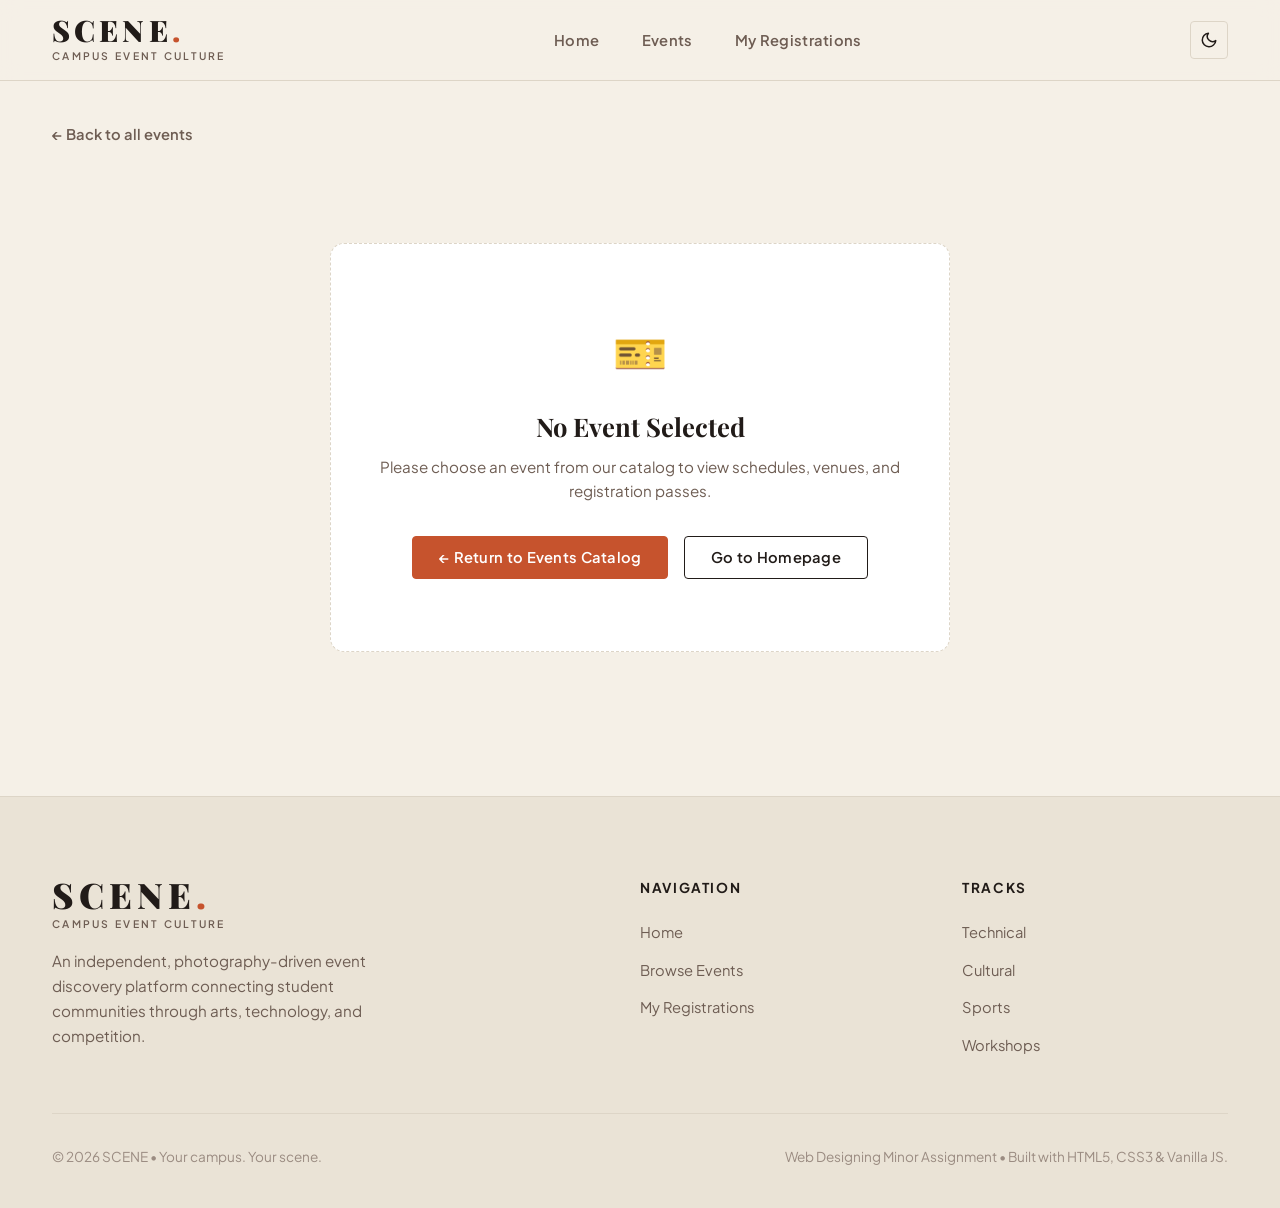
==== commit 8309cdf2: "feat: added theme switch and bug fixes" ====
--- a/event-details.html
+++ b/event-details.html
@@ -3,8 +3,21 @@
 <head>
   <meta charset="UTF-8">
   <meta name="viewport" content="width=device-width, initial-scale=1.0">
-  <title>InnovateX 2026: Campus Hackathon &mdash; SCENE</title>
-  <meta name="description" content="View full event schedule, venue directions, and reserve passes for InnovateX 2026 on SCENE.">
+  <script>
+    (function() {
+      try {
+        if (localStorage.getItem('scene_theme') === 'dark') {
+          document.documentElement.setAttribute('data-theme', 'dark');
+        }
+      } catch (e) {}
+    })();
+  </script>
+  <title>Event Details &mdash; SCENE</title>
+  <meta name="description" content="View event schedules, logistics, venue directions, and reserve passes on SCENE.">
+    <!-- Google Fonts Preconnect and Canonical Block Display Stylesheet -->
+  <link rel="preconnect" href="https://fonts.googleapis.com">
+  <link rel="preconnect" href="https://fonts.gstatic.com" crossorigin>
+  <link rel="stylesheet" href="https://fonts.googleapis.com/css2?family=JetBrains+Mono:wght@500;600&family=Playfair+Display:ital,wght@0,400;0,600;0,700;0,900;1,400;1,600&family=Plus+Jakarta+Sans:wght@400;500;600;700&display=block">
   <link rel="stylesheet" href="css/style.css">
 </head>
 <body>
@@ -27,15 +40,34 @@
           <li><a href="registrations.html" class="nav-link">My Registrations</a></li>
         </ul>
       </nav>
-
-      <!-- Mobile Navigation Toggle -->
-      <button class="mobile-nav-toggle" aria-controls="primary-navigation" aria-expanded="false" aria-label="Toggle navigation menu">
-        <svg width="22" height="22" viewBox="0 0 24 24" fill="none" stroke="currentColor" stroke-width="2" stroke-linecap="round" stroke-linejoin="round" aria-hidden="true">
-          <line x1="3" y1="12" x2="21" y2="12"></line>
-          <line x1="3" y1="6" x2="21" y2="6"></line>
-          <line x1="3" y1="18" x2="21" y2="18"></line>
-        </svg>
-      </button>
+      <div class="nav-actions">
+        <!-- Theme Toggle Button -->
+        <button id="theme-toggle-btn" class="theme-toggle-btn" aria-label="Switch to dark mode" type="button" title="Switch to dark mode">
+          <svg class="theme-icon-moon" width="18" height="18" viewBox="0 0 24 24" fill="none" stroke="currentColor" stroke-width="2" stroke-linecap="round" stroke-linejoin="round" aria-hidden="true">
+            <path d="M21 12.79A9 9 0 1 1 11.21 3 7 7 0 0 0 21 12.79z"></path>
+          </svg>
+          <svg class="theme-icon-sun" width="18" height="18" viewBox="0 0 24 24" fill="none" stroke="currentColor" stroke-width="2" stroke-linecap="round" stroke-linejoin="round" aria-hidden="true">
+            <circle cx="12" cy="12" r="5"></circle>
+            <line x1="12" y1="1" x2="12" y2="3"></line>
+            <line x1="12" y1="21" x2="12" y2="23"></line>
+            <line x1="4.22" y1="4.22" x2="5.64" y2="5.64"></line>
+            <line x1="18.36" y1="18.36" x2="19.78" y2="19.78"></line>
+            <line x1="1" y1="12" x2="3" y2="12"></line>
+            <line x1="21" y1="12" x2="23" y2="12"></line>
+            <line x1="4.22" y1="19.78" x2="5.64" y2="18.36"></line>
+            <line x1="18.36" y1="5.64" x2="19.78" y2="4.22"></line>
+          </svg>
+        </button>
+
+        <!-- Mobile Navigation Toggle -->
+        <button class="mobile-nav-toggle" aria-controls="primary-navigation" aria-expanded="false" aria-label="Toggle navigation menu">
+          <svg width="22" height="22" viewBox="0 0 24 24" fill="none" stroke="currentColor" stroke-width="2" stroke-linecap="round" stroke-linejoin="round" aria-hidden="true">
+            <line x1="3" y1="12" x2="21" y2="12"></line>
+            <line x1="3" y1="6" x2="21" y2="6"></line>
+            <line x1="3" y1="18" x2="21" y2="18"></line>
+          </svg>
+        </button>
+      </div>
     </div>
   </header>
 
@@ -48,52 +80,41 @@
 
       <div class="detail-layout-grid" id="event-detail-container">
         <!-- Event Overview & Highlights -->
-        <article class="detail-article">
+        <article class="detail-article reveal-on-scroll">
           <div class="detail-img-box">
             <img id="detail-image"
-                 src="assets/images/event-hackathon.jpg"
-                 alt="InnovateX 2026 Campus Hackathon"
+                 src="assets/images/placeholder.svg"
+                 alt=""
                  class="detail-img"
                  data-fallback="assets/images/placeholder.svg">
           </div>
 
           <div>
             <div style="display: flex; gap: 0.6rem; align-items: center; margin-bottom: 0.85rem;">
-              <span id="detail-category-badge" class="badge badge-tech">Technical</span>
-              <span class="badge badge-outline">Free Admission</span>
-            </div>
-            <h1 id="detail-title" class="section-title" style="text-align: left; font-size: clamp(2rem, 3.5vw, 2.75rem);">
-              InnovateX 2026: Campus Hackathon
-            </h1>
+              <span id="detail-category-badge" class="badge">Loading...</span>
+              <span id="detail-price-badge" class="badge badge-outline"></span>
+            </div>
+            <h1 id="detail-title" class="section-title" style="text-align: left; font-size: clamp(2rem, 3.5vw, 2.75rem);">&nbsp;</h1>
           </div>
 
           <section>
             <h2 class="detail-section-title">About the Event</h2>
-            <p id="detail-desc" class="detail-text">
-              InnovateX is our university’s premier annual 36-hour hackathon bringing together students across engineering, design, and business disciplines. Participants will form multidisciplinary teams of 2 to 4 members to conceptualize, prototype, and pitch tech-driven solutions for challenges across Smart Campus Sustainability, HealthTech, and Generative AI applications. Mentors from leading tech firms will provide hands-on guidance throughout the weekend.
-            </p>
+            <p id="detail-desc" class="detail-text"></p>
           </section>
 
           <section>
             <h2 class="detail-section-title">Event Highlights &amp; Schedule</h2>
-            <ul id="detail-highlights-list" style="list-style: disc; margin-left: 1.5rem; color: var(--text-muted); display: flex; flex-direction: column; gap: 0.6rem; font-size: 0.95rem;">
-              <li><strong>Day 1 (09:00 AM)</strong>: Opening Keynote, Track Announcements &amp; Team Formation.</li>
-              <li><strong>Day 1 (02:00 PM)</strong>: Hands-on API &amp; Cloud Sandbox Mentorship Workshop.</li>
-              <li><strong>Day 2 (10:00 AM)</strong>: Mid-way Code Review and Pitch Coaching Sessions.</li>
-              <li><strong>Day 2 (04:00 PM)</strong>: Final Project Expo, Jury Demos, and Awards Ceremony.</li>
-            </ul>
+            <ul id="detail-highlights-list" style="list-style: disc; margin-left: 1.5rem; color: var(--text-muted); display: flex; flex-direction: column; gap: 0.6rem; font-size: 0.95rem;"></ul>
           </section>
 
           <section>
             <h2 class="detail-section-title">Eligibility &amp; Requirements</h2>
-            <p id="detail-eligibility" class="detail-text">
-              Open to all enrolled undergraduate and postgraduate students. Bring your university ID card, your laptop, charger, and an enthusiastic mindset! Meals, snacks, and internet connectivity are provided throughout the duration of the hackathon.
-            </p>
+            <p id="detail-eligibility" class="detail-text"></p>
           </section>
         </article>
 
         <!-- Sidebar: Event Logistics & Registration Form Shell -->
-        <aside class="detail-sidebar">
+        <aside class="detail-sidebar reveal-on-scroll">
           <!-- Logistics Summary Card -->
           <div class="sidebar-card">
             <h3 class="sidebar-card-title">Event Logistics</h3>
@@ -107,7 +128,7 @@
               </svg>
               <div>
                 <div class="sidebar-info-label">Date &amp; Time</div>
-                <div id="detail-date" class="sidebar-info-val">March 28, 2026 &bull; 09:00 AM</div>
+                <div id="detail-date" class="sidebar-info-val">&mdash;</div>
               </div>
             </div>
 
@@ -118,7 +139,7 @@
               </svg>
               <div>
                 <div class="sidebar-info-label">Venue</div>
-                <div id="detail-venue" class="sidebar-info-val">Tech Innovation Complex, Hall A</div>
+                <div id="detail-venue" class="sidebar-info-val">&mdash;</div>
               </div>
             </div>
 
@@ -131,7 +152,7 @@
               </svg>
               <div>
                 <div class="sidebar-info-label">Capacity</div>
-                <div id="detail-capacity" class="sidebar-info-val">300 Seats (Limited)</div>
+                <div id="detail-capacity" class="sidebar-info-val">&mdash;</div>
               </div>
             </div>
 
@@ -142,8 +163,13 @@
               </svg>
               <div>
                 <div class="sidebar-info-label">Entry Pass</div>
-                <div id="detail-fee" class="sidebar-info-val" style="color: var(--cat-sports);">Complimentary Pass</div>
-              </div>
+                <div id="detail-fee" class="sidebar-info-val" style="color: var(--cat-sports);">&mdash;</div>
+              </div>
+            </div>
+                      <!-- Event Countdown -->
+            <div class="detail-countdown-wrap">
+              <div class="sidebar-info-label" style="margin-bottom: 0.45rem;">Event Starts In</div>
+              <div id="detail-countdown" class="countdown-units" aria-live="polite"></div>
             </div>
           </div>
 
@@ -156,7 +182,7 @@
             <form id="event-registration-form" novalidate>
               <div class="form-group">
                 <label for="reg-event-name" class="form-label">Selected Event</label>
-                <input type="text" id="reg-event-name" class="form-control" value="InnovateX 2026: Campus Hackathon" readonly>
+                <input type="text" id="reg-event-name" class="form-control" value="" readonly>
               </div>
 
               <div class="form-group">
@@ -261,6 +287,7 @@
     </div>
   </div>
 
+  <script src="js/countdown.js"></script>
   <script src="js/events.js"></script>
   <script src="js/storage.js"></script>
   <script src="js/registration.js"></script>
--- a/css/style.css
+++ b/css/style.css
@@ -5,7 +5,6 @@
    Typography: Playfair Display (Serif) + Plus Jakarta Sans (Sans-serif)
    ========================================================================== */
 
-@import url('https://fonts.googleapis.com/css2?family=Playfair+Display:ital,wght@0,400;0,600;0,700;0,900;1,400;1,600&family=Plus+Jakarta+Sans:wght@400;500;600;700&family=JetBrains+Mono:wght@500;600&display=swap');
 
 :root {
   /* Color Palette */
@@ -221,7 +220,7 @@
 .section-subtitle {
   color: var(--text-muted);
   font-size: 1.05rem;
-  max-width: 620px;
+  max-width: 660px;
   margin-top: 0.75rem;
   line-height: 1.6;
 }
@@ -1638,7 +1637,7 @@
 }
 
 .modal-dialog {
-  background-color: #FFFFFF;
+  background-color: var(--bg-card);
   border: 1px solid var(--border-card);
   border-radius: var(--radius-lg);
   max-width: 520px;
@@ -1850,3 +1849,453 @@
     text-align: center;
   }
 }
+
+
+/* ==========================================================================
+   Event Countdown Timer Component
+   ========================================================================== */
+.featured-countdown-wrap {
+  margin: 1.25rem 0 1.5rem;
+  padding: 1rem 1.25rem;
+  background-color: var(--bg-surface);
+  border: 1px solid var(--border-subtle);
+  border-radius: var(--radius-md);
+  display: inline-flex;
+  flex-direction: column;
+  gap: 0.6rem;
+}
+
+.countdown-eyebrow {
+  font-family: var(--font-sans);
+  font-size: 0.72rem;
+  font-weight: 700;
+  text-transform: uppercase;
+  letter-spacing: 0.1em;
+  color: var(--primary);
+}
+
+.detail-countdown-wrap {
+  margin-top: 1.5rem;
+  padding-top: 1.25rem;
+  border-top: 1px solid var(--border-subtle);
+}
+
+.countdown-units {
+  display: flex;
+  align-items: center;
+  gap: 0.6rem;
+  flex-wrap: wrap;
+}
+
+.count-unit {
+  display: flex;
+  flex-direction: column;
+  align-items: center;
+  justify-content: center;
+  background-color: var(--bg-card);
+  border: 1px solid var(--border-subtle);
+  border-radius: var(--radius-sm);
+  padding: 0.5rem 0.65rem;
+  min-width: 62px;
+  box-shadow: var(--shadow-subtle);
+}
+
+.sidebar-card .count-unit {
+  background-color: var(--bg-surface);
+}
+
+.count-value {
+  font-family: var(--font-mono);
+  font-variant-numeric: tabular-nums;
+  font-size: 1.35rem;
+  font-weight: 700;
+  line-height: 1.1;
+  color: var(--text-main);
+}
+
+.count-label {
+  font-family: var(--font-sans);
+  font-size: 0.65rem;
+  font-weight: 600;
+  text-transform: uppercase;
+  letter-spacing: 0.06em;
+  color: var(--text-muted);
+  margin-top: 0.2rem;
+}
+
+.countdown-ended {
+  display: inline-block;
+  padding: 0.5rem 0.85rem;
+  font-family: var(--font-sans);
+  font-size: 0.88rem;
+  font-weight: 600;
+  color: var(--text-muted);
+  background-color: var(--bg-surface);
+  border: 1px dashed var(--border-subtle);
+  border-radius: var(--radius-sm);
+}
+
+.countdown-unavailable {
+  font-family: var(--font-sans);
+  font-size: 0.85rem;
+  color: var(--text-dim);
+  font-style: italic;
+}
+
+@media (max-width: 480px) {
+  .featured-countdown-wrap {
+    width: 100%;
+    padding: 0.85rem 1rem;
+  }
+  .countdown-units {
+    gap: 0.4rem;
+  }
+  .count-unit {
+    min-width: 54px;
+    padding: 0.4rem 0.45rem;
+    flex: 1;
+  }
+  .count-value {
+    font-size: 1.15rem;
+  }
+  .count-label {
+    font-size: 0.58rem;
+  }
+}
+
+
+/* ==========================================================================
+   Dark / Light Theme System & Navigation Toggle
+   ========================================================================== */
+.theme-toggle-btn {
+  background: transparent;
+  border: 1px solid var(--border-subtle);
+  color: var(--text-main);
+  padding: 0.5rem;
+  border-radius: var(--radius-sm);
+  cursor: pointer;
+  display: flex;
+  align-items: center;
+  justify-content: center;
+  width: 38px;
+  height: 38px;
+  transition: background var(--transition-fast), border-color var(--transition-fast), color var(--transition-fast);
+}
+
+.theme-toggle-btn:hover {
+  background: var(--bg-surface);
+  border-color: var(--border-strong);
+}
+
+.theme-toggle-btn:focus-visible {
+  outline: 2px solid var(--primary);
+  outline-offset: 2px;
+}
+
+.theme-icon-sun {
+  display: none;
+}
+
+.theme-icon-moon {
+  display: block;
+}
+
+[data-theme="dark"] .theme-icon-sun {
+  display: block;
+}
+
+[data-theme="dark"] .theme-icon-moon {
+  display: none;
+}
+
+/* Dark Theme Custom Properties & Component Styling */
+[data-theme="dark"] {
+  --bg-main: #181412;
+  --bg-surface: #241E1B;
+  --bg-surface-alt: #2D2521;
+  --bg-card: #211B18;
+  --bg-dark: #0D0B0A;
+
+  --text-main: #F3ECE1;
+  --text-muted: #C4B5A8;
+  --text-dim: #9E8F84;
+  --text-inverse: #F3ECE1;
+
+  --primary: #E06A43;
+  --primary-hover: #ED7D57;
+  --primary-subtle: rgba(224, 106, 67, 0.16);
+  --accent-blue: #93B1C2;
+  --accent-blue-subtle: rgba(147, 177, 194, 0.18);
+
+  --border-subtle: #382F2A;
+  --border-strong: #EDE5D8;
+  --border-card: #332B26;
+
+  /* Category Tones for Dark Mode */
+  --cat-tech: #8CB5D4;
+  --cat-tech-bg: rgba(74, 107, 130, 0.28);
+  --cat-cultural: #E06A43;
+  --cat-cultural-bg: rgba(198, 83, 45, 0.28);
+  --cat-sports: #78AA85;
+  --cat-sports-bg: rgba(72, 110, 83, 0.28);
+  --cat-workshop: #C99763;
+  --cat-workshop-bg: rgba(150, 103, 56, 0.28);
+
+  /* Shadows for Dark Mode */
+  --shadow-subtle: 0 2px 8px rgba(0, 0, 0, 0.35);
+  --shadow-card: 0 4px 16px rgba(0, 0, 0, 0.45);
+  --shadow-hover: 0 12px 28px rgba(0, 0, 0, 0.6);
+}
+
+[data-theme="dark"] .site-header {
+  background: rgba(24, 20, 18, 0.94);
+  border-bottom-color: var(--border-subtle);
+}
+
+[data-theme="dark"] .form-control,
+[data-theme="dark"] .search-input {
+  background-color: var(--bg-surface);
+  color: var(--text-main);
+  border-color: var(--border-subtle);
+}
+
+[data-theme="dark"] .form-control:focus,
+[data-theme="dark"] .search-input:focus {
+  border-color: var(--primary);
+  background-color: var(--bg-surface-alt);
+}
+
+[data-theme="dark"] .form-control[readonly] {
+  background-color: var(--bg-card);
+  color: var(--text-muted);
+}
+
+[data-theme="dark"] .modal-dialog,
+[data-theme="dark"] .modal-card {
+  background-color: var(--bg-surface);
+  border: 1px solid var(--border-card);
+  color: var(--text-main);
+}
+
+[data-theme="dark"] .modal-backdrop {
+  background: rgba(0, 0, 0, 0.75);
+}
+
+[data-theme="dark"] .modal-header,
+[data-theme="dark"] .modal-footer {
+  border-color: var(--border-subtle);
+}
+
+[data-theme="dark"] .filter-pill {
+  background-color: var(--bg-surface);
+  color: var(--text-muted);
+  border-color: var(--border-subtle);
+}
+
+[data-theme="dark"] .filter-pill:hover {
+  background-color: var(--bg-surface-alt);
+  color: var(--text-main);
+}
+
+[data-theme="dark"] .filter-pill.active {
+  background-color: var(--primary);
+  color: #FFFFFF;
+  border-color: var(--primary);
+}
+
+[data-theme="dark"] .btn-outline {
+  border-color: var(--border-subtle);
+  color: var(--text-main);
+  background-color: transparent;
+}
+
+[data-theme="dark"] .btn-outline:hover {
+  background-color: var(--bg-surface);
+  border-color: var(--border-strong);
+}
+
+[data-theme="dark"] .badge-outline {
+  border-color: var(--border-subtle);
+  color: var(--text-muted);
+}
+
+[data-theme="dark"] .photo-frame-primary,
+[data-theme="dark"] .photo-frame-secondary {
+  border-color: var(--border-subtle);
+}
+
+[data-theme="dark"] .hero-stamp {
+  background-color: var(--bg-surface);
+  border-color: var(--border-subtle);
+  color: var(--text-muted);
+}
+
+[data-theme="dark"] .manifesto-section {
+  background-color: var(--bg-dark);
+}
+
+[data-theme="dark"] .site-footer {
+  background-color: var(--bg-dark);
+  border-top-color: var(--border-subtle);
+}
+
+[data-theme="dark"] .count-unit {
+  background-color: var(--bg-surface);
+  border-color: var(--border-subtle);
+}
+
+[data-theme="dark"] .sidebar-card .count-unit {
+  background-color: var(--bg-surface-alt);
+}
+
+[data-theme="dark"] .nav-links.is-open {
+  background-color: var(--bg-surface);
+  border-color: var(--border-subtle);
+}
+
+[data-theme="dark"] .alert-banner-error {
+  background-color: rgba(180, 56, 52, 0.2);
+  border-color: rgba(180, 56, 52, 0.4);
+  color: #F5B8B5;
+}
+
+[data-theme="dark"] .alert-banner-success {
+  background-color: rgba(45, 107, 62, 0.2);
+  border-color: rgba(45, 107, 62, 0.4);
+  color: #B8E4C0;
+}
+
+
+/* ==========================================================================
+   Subtle & Restrained Animation System
+   ========================================================================== */
+
+/* Smooth Theme Transitions */
+body,
+.site-header,
+.site-footer,
+.card,
+.event-card,
+.flagship-event-card,
+.supporting-event-card,
+.sidebar-card,
+.form-card,
+.registration-card,
+.modal-dialog,
+.modal-card,
+.count-unit,
+.featured-countdown-wrap,
+.filter-pill,
+.search-input,
+.form-control {
+  transition: background-color var(--transition-normal),
+              border-color var(--transition-normal),
+              color var(--transition-normal),
+              box-shadow var(--transition-normal);
+}
+
+/* Scroll Reveal System */
+.reveal-on-scroll {
+  opacity: 0;
+  transform: translateY(16px);
+  transition: opacity 0.45s cubic-bezier(0.16, 1, 0.3, 1),
+              transform 0.45s cubic-bezier(0.16, 1, 0.3, 1);
+  will-change: opacity, transform;
+}
+
+.reveal-on-scroll.is-revealed {
+  opacity: 1;
+  transform: translateY(0);
+}
+
+/* Staggered card reveals */
+.events-grid .event-card:nth-child(1).is-revealed { transition-delay: 0.04s; }
+.events-grid .event-card:nth-child(2).is-revealed { transition-delay: 0.08s; }
+.events-grid .event-card:nth-child(3).is-revealed { transition-delay: 0.12s; }
+.events-grid .event-card:nth-child(4).is-revealed { transition-delay: 0.16s; }
+.events-grid .event-card:nth-child(5).is-revealed { transition-delay: 0.20s; }
+.events-grid .event-card:nth-child(6).is-revealed { transition-delay: 0.24s; }
+
+.editorial-events-layout .flagship-event-card.is-revealed {
+  transition-delay: 0.05s;
+}
+.supporting-events-stack .supporting-event-card:nth-child(1).is-revealed {
+  transition-delay: 0.1s;
+}
+.supporting-events-stack .supporting-event-card:nth-child(2).is-revealed {
+  transition-delay: 0.16s;
+}
+
+.photo-category-grid .photo-category-card:nth-child(1).is-revealed { transition-delay: 0.05s; }
+.photo-category-grid .photo-category-card:nth-child(2).is-revealed { transition-delay: 0.1s; }
+.photo-category-grid .photo-category-card:nth-child(3).is-revealed { transition-delay: 0.15s; }
+.photo-category-grid .photo-category-card:nth-child(4).is-revealed { transition-delay: 0.2s; }
+
+.strip-grid .strip-card:nth-child(1).is-revealed { transition-delay: 0.04s; }
+.strip-grid .strip-card:nth-child(2).is-revealed { transition-delay: 0.08s; }
+.strip-grid .strip-card:nth-child(3).is-revealed { transition-delay: 0.12s; }
+.strip-grid .strip-card:nth-child(4).is-revealed { transition-delay: 0.16s; }
+.strip-grid .strip-card:nth-child(5).is-revealed { transition-delay: 0.20s; }
+
+/* Interactive Hover Enhancements */
+.btn {
+  transition: transform var(--transition-fast),
+              background-color var(--transition-fast),
+              border-color var(--transition-fast),
+              color var(--transition-fast),
+              box-shadow var(--transition-fast);
+}
+
+.btn:hover {
+  transform: translateY(-1px);
+}
+
+.btn:active {
+  transform: translateY(0) scale(0.99);
+}
+
+.filter-pill {
+  transition: transform var(--transition-fast),
+              background-color var(--transition-fast),
+              border-color var(--transition-fast),
+              color var(--transition-fast);
+}
+
+.filter-pill:hover {
+  transform: translateY(-1px);
+}
+
+.nav-link {
+  transition: color var(--transition-fast);
+}
+
+.nav-link::after {
+  transition: transform var(--transition-fast), opacity var(--transition-fast);
+}
+
+/* Reduced Motion Preference - Disables all motion for sensitive users */
+@media (prefers-reduced-motion: reduce) {
+  *,
+  *::before,
+  *::after {
+    animation-duration: 0.01ms !important;
+    animation-iteration-count: 1 !important;
+    transition-duration: 0.01ms !important;
+    scroll-behavior: auto !important;
+  }
+
+  .reveal-on-scroll {
+    opacity: 1 !important;
+    transform: none !important;
+    transition: none !important;
+  }
+
+  .btn:hover,
+  .filter-pill:hover,
+  .event-card:hover,
+  .flagship-event-card:hover,
+  .supporting-event-card:hover,
+  .registration-card:hover {
+    transform: none !important;
+  }
+}
